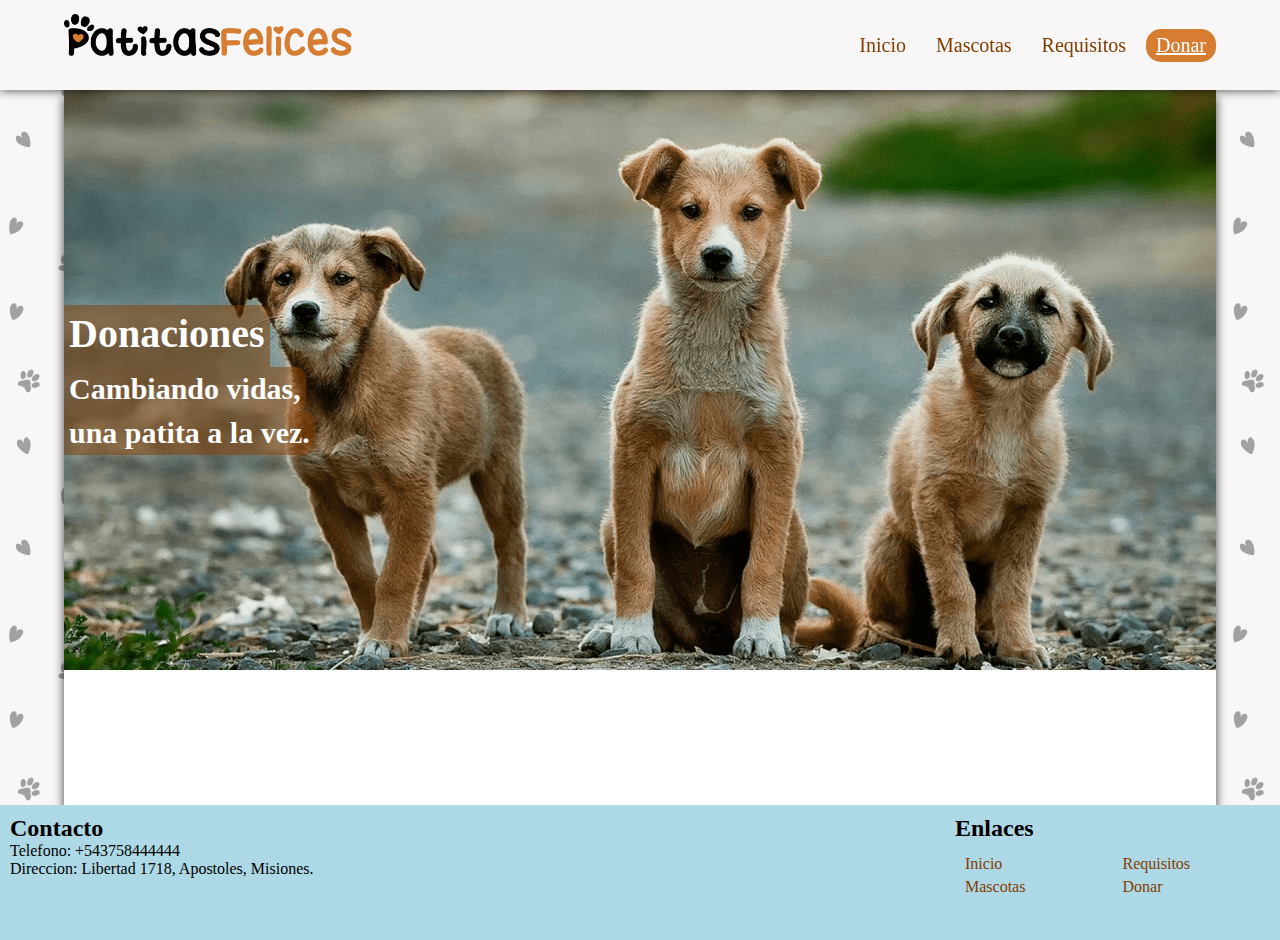
==== donar.html @ 7d85ac7c "Estructura inicial" ====
<!DOCTYPE html>
<html lang="es">

<head>
    <meta charset="UTF-8">
    <meta name="viewport" content="width=device-width, initial-scale=1.0">
    <meta name="robots" content="index follow">
    <title>Patitas Felices | Mascotas en adopcion</title>
    <link rel="stylesheet" href="./assets/css/variables.css">
    <link rel="stylesheet" href="./assets/css/styles.css">
    <link rel="shortcut icon" href="./assets/img/favicon.ico" type="image/x-icon">
</head>

<body>
    <header>
        <div class="logo"></div>
        <nav>
            <a href="./index.html">Inicio</a>
            <a href="./mascotas.html">Mascotas</a>
            <a href="./requisitos.html">Requisitos</a>
            <a href="#" class="destacado activo">Donar</a>
        </nav>
    </header>
    <main><!-- MAIN -->
        <section class="hero"> <!-- SECCION HERO -->
            <h1>Donaciones</h1>
            <h2>Cambiando vidas,</h2>
            <h2>una patita a la vez.</h2>
        </section>


        <section class="info"> <!-- <<<<<<<<<<<<<<<<<<<<<<<<<<<<<<<<<<<<<<<<<<< SECCION INFORMACION -->

        </section>


    </main>
    <footer> <!-- FOOTER -->
        <address> <!-- <<<<<<<<<<<<<<<<<<<<<<<<<<<<<<<<<<<<<<<<<<< INFO DE CONTACTO -->
            <h2>Contacto</h2>
            <ul>
                <li>Telefono: +543758444444</li>
                <li>Direccion: Libertad 1718, Apostoles, Misiones.</li>

            </ul>
        </address>
        <nav class="footer"> <!-- <<<<<<<<<<<<<<<<<<<<<<<<<<<<<<<<<<<<<<<<<<< NAVEGACION FOOTER -->
            <h2 class="title">Enlaces</h2>
            <a href="./index.html" class="item">Inicio</a>
            <a href="./mascotas.html" class="item">Mascotas</a>
            <a href="./requisitos.html" class="item">Requisitos</a>
            <a href="#" class="item">Donar</a>
        </nav>
    </footer>

    <script src="./assets/js/script.js"></script>
</body>

</html>
---- assets/css/variables.css ----
/*
* En este documento se encuentran todas las variables del proyecto, organizadas de la siguiente manera:
*
* COLORES
* |_ Background (bg): Son los colores que utilizaremos para los distintos background-color.
* |_ Paleta de colores: es la paleta de colores con sus para los distintos elementos del proyecto.
*
* IMAGENES: Son la referencia a las distintas imagenes del proyecto.
*/

:root {
    /* COLORES */
    /* Backgrounds */
    --color-bg: #f8f6f6;
    --color-bg-2: #ffffff;
    --color-bg-3: ;

    /* Paleta de colores  */
    --color-primario: #833d01;
    --color-texto-primario: #ffffff;

    --color-secundario: #ffbf94;
    --color-texto-secundario: ;

    --color-acento: #d67d31;
    --color-texto-acento: #ffffff;

    /* IMAGENES  */
    --img-bg: url("../img/bg-huellas.png");
    /* Fondo aplicado al body en el responsive. */
    --img-logo: url("../img/logo.png");
    --img-hero-inicio: url("../img/perritos-min2.png");

    /* TIPOGRAFIA */
    --txt-titulo: ;
}
---- assets/css/styles.css ----
/* RESET */

html {
    font-size: 16px;
}

@media screen and (min-width: 768px) {
    html {
        font-size: 18px;
    }
}

@media screen and (min-width: 1024px) {
    html {
        font-size: 20px;
    }
}

@media screen and (min-width: 1600px) {
    html {
        font-size: 22px;
    }
}

* {
    margin: 0;
    padding: 0;
    box-sizing: border-box;
}

a,
address {
    text-decoration: none;
    font-style: normal;
}

ul,
ol {
    list-style: none;
}

img {
    max-width: 100%;
}

/* FIN RESET */

/* GENERALES ESTRUCTURA */
body {
    background-color: var(--color-bg);
    background-image: var(--img-bg);
    width: 100vw;
    min-height: 100vh;
    display: grid;
    grid-template-columns: minmax(5%, 1fr) 4fr minmax(5%, 1fr);
    grid-template-rows: 15vh auto 15vh;
    grid-template-areas: "header header header" "main main main" "footer footer footer";
}

/* ----- HEADER ----- */

header {
    width: 100vw;
    display: flex;
    flex-direction: column;
    justify-content: center;
    align-items: center;
    padding: 2vh 5vw;
    background-color: var(--color-bg);
    grid-area: header;
    box-shadow: 0px 0px 10px 0px rgba(0, 0, 0, 0.75);
    -webkit-box-shadow: 0px 0px 10px 0px rgba(0, 0, 0, 0.75);
    -moz-box-shadow: 0px 0px 10px 0px rgba(0, 0, 0, 0.75);
    z-index: 100;
}

.logo {
    background-image: var(--img-logo);
    background-size: contain;
    background-repeat: no-repeat;
    width: 32vh;
    height: 7vh;
}

nav {
    display: flex;
    margin-top: 15px;
    gap: 0.5em;
}

nav a {
    color: var(--color-primario);
    padding: 5px 10px;
    border-radius: 15px;
    transition: all .3s ease;
}

nav a:hover {
    color: var(--color-texto-acento);
    background-color: var(--color-acento);
}

nav a.activo {
    text-decoration: underline;
    text-decoration-color: var(--color-acento);
}

nav a.destacado {
    color: var(--color-texto-acento);
    background-color: var(--color-acento);
}

nav a.destacado.activo {
    text-decoration: underline;
    text-decoration-color: var(--color-texto-acento);
}

nav a.destacado:hover {
    transform: scale(1.1);
    color: var(--color-texto-acento);
    background-color: var(--color-acento);
}

/* ----- FIN HEADER ----- */

main {
    max-width: 1800px;
    grid-area: main;
    background-color: lightcoral;
    box-shadow: 0px 7px 10px 0px rgba(0, 0, 0, 0.75);
    -webkit-box-shadow: 0px 7px 10px 0px rgba(0, 0, 0, 0.75);
    -moz-box-shadow: 0px 7px 10px 0px rgba(0, 0, 0, 0.75);
}

section {
    width: 100%;
}

.hero {
    width: 100%;
    height: 75vh;
    max-height: 580px;
    background-size: contain contain;
    background-position: center;
}

/* ----- FOOTER ----- */
footer {
    padding: 10px;
    display: grid;
    grid-area: footer;
    background-color: lightblue;
    grid-template-columns: 1fr 1fr 1fr 1fr;
    grid-template-areas: "contacto contacto enlaces enlaces";
    font-size: 0.8rem;
}

footer address {
    grid-area: contacto;
}


nav.footer {
    grid-area: enlaces;
    display: grid;
    grid-template-columns: 1fr 1fr;
    grid-template-rows: 30% 20% 20%;
    grid-template-areas: "title title" "item1 item3" "item2 item4";
    margin-top: 0;
    gap: 0;
}

nav.footer .title {
    grid-area: title;
}

nav.footer :nth-child(2) {
    grid-area: item1;
}

nav.footer :nth-child(3) {
    grid-area: item2;
}

nav.footer :nth-child(4) {
    grid-area: item3;
}

nav.footer :nth-child(5) {
    grid-area: item4;
}

/* ----- FIN FOOTER ----- */

/* RESPONSIVE */
/* Tablet */
@media screen and (min-width: 768px) {
    body {
        grid-template-rows: 10vh auto 15vh;
    }

    header {
        flex-direction: row;
        justify-content: space-between;
        position: sticky;
        top: 0;
    }

    nav {
        margin-top: 0;
    }

    footer {
        grid-template-areas: "contacto contacto contacto enlaces";
    }
}

/* Desktop */
@media screen and (min-width: 1024px) {
    body {
        grid-template-areas: "header header header" ". main ." "footer footer footer";
    }
}

/* Desktop 4k */
@media screen and (min-width: 1600px) {
    body {
        grid-template-columns: minmax(10%, 500px) minmax(50%, 1800px) minmax(10%, 500px);
    }
}

/* FIN GENERALES ESTRUCTURA */

/* PAGINA INICIO */

/* ----- HERO ----- */
.hero {
    background-image: url("../img/perritos-min2.png");
    display: flex;
    flex-direction: column;
    justify-content: center;
    align-items: start;
}

.hero h1,
.hero h2 {
    padding: 5px;
    color: #ffffff;
    width: -moz-fit-content;
    width: fit-content;
    background-color: rgba(131, 61, 1, 0.5);
}

.hero h1 {
    border-radius: 0 10px 0 0;
    padding-bottom: 10px;
}

.hero h2 {
    border-radius: 0 10px 10px 0;
}

/* ----- FIN HERO ----- */

/* ----- SECCION INFO ----- */
.info {
    background-color: var(--color-bg-2);
    height: 15vh;

}
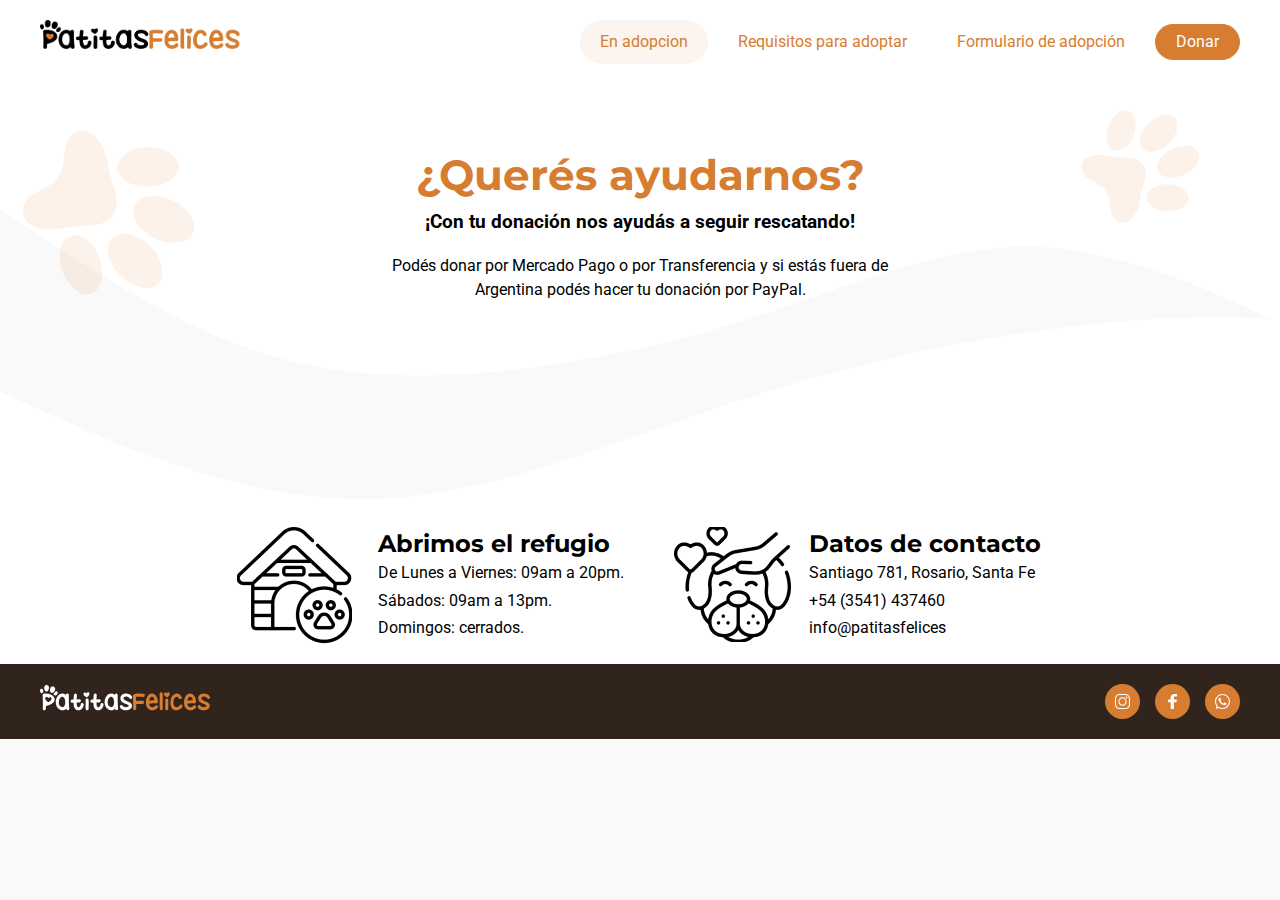
==== commit 5f4b2fb0: "Agrego selector de atributo btn a en-adopcion.css" ====
--- a/donar.html
+++ b/donar.html
@@ -6,54 +6,87 @@
     <meta name="viewport" content="width=device-width, initial-scale=1.0">
     <meta name="robots" content="index follow">
     <title>Patitas Felices | Mascotas en adopcion</title>
-    <link rel="stylesheet" href="./assets/css/variables.css">
-    <link rel="stylesheet" href="./assets/css/styles.css">
+    <link rel="stylesheet" href="./assets/css/donar.css">
+    <link rel="stylesheet" href="/assets/css/base.css">
+    
     <link rel="shortcut icon" href="./assets/img/favicon.ico" type="image/x-icon">
 </head>
 
 <body>
-    <header>
-        <div class="logo"></div>
-        <nav>
-            <a href="./index.html">Inicio</a>
-            <a href="./mascotas.html">Mascotas</a>
-            <a href="./requisitos.html">Requisitos</a>
-            <a href="#" class="destacado activo">Donar</a>
-        </nav>
+    <header class="header">
+        <div class="header__contenido">
+            <div class="header__barra header__contenedor">
+                <a href="/">
+                    <img class="header__logo" src="./assets/img/logo.png" alt="logo Patitas Felices">
+                </a>
+
+                <img class="header__icono-nav" src="./assets/img/hamburguesa.svg" alt="navegacion icono">
+
+                <nav class="navegacion">
+                    <div class="navegacion__flex">
+                        <a class="navegacion__enlace activo" href="./mascotas.html">En adopcion</a>
+                        <a class="navegacion__enlace" href="./requisitos.html">Requisitos para adoptar</a>
+                        <a class="navegacion__enlace" href="./formulario.html">Formulario de adopción</a>
+                        <a class="navegacion__btn" href="./donar.html">Donar</a>
+                    </div>  
+            </nav>
+            </div> <!--Fin header-barra-->
+        </div>
     </header>
-    <main><!-- MAIN -->
-        <section class="hero"> <!-- SECCION HERO -->
-            <h1>Donaciones</h1>
-            <h2>Cambiando vidas,</h2>
-            <h2>una patita a la vez.</h2>
-        </section>
 
-
-        <section class="info"> <!-- <<<<<<<<<<<<<<<<<<<<<<<<<<<<<<<<<<<<<<<<<<< SECCION INFORMACION -->
-
-        </section>
+    <main class="donar donar__contenedor">      
+        <h2 class="donar__heading">¿Querés ayudarnos?</h2>
+        <h3 >¡Con tu donación nos ayudás a seguir rescatando!</h3>
+        <p class="donar__descripcion">Podés donar por Mercado Pago o por Transferencia y si estás fuera de Argentina podés hacer tu donación por PayPal.</p>
+        <div class="donar__opciones">
+            <div></div>
+            <div></div>
+            <div></div>                
+        </div>
 
 
     </main>
-    <footer> <!-- FOOTER -->
-        <address> <!-- <<<<<<<<<<<<<<<<<<<<<<<<<<<<<<<<<<<<<<<<<<< INFO DE CONTACTO -->
-            <h2>Contacto</h2>
-            <ul>
-                <li>Telefono: +543758444444</li>
-                <li>Direccion: Libertad 1718, Apostoles, Misiones.</li>
 
-            </ul>
-        </address>
-        <nav class="footer"> <!-- <<<<<<<<<<<<<<<<<<<<<<<<<<<<<<<<<<<<<<<<<<< NAVEGACION FOOTER -->
-            <h2 class="title">Enlaces</h2>
-            <a href="./index.html" class="item">Inicio</a>
-            <a href="./mascotas.html" class="item">Mascotas</a>
-            <a href="./requisitos.html" class="item">Requisitos</a>
-            <a href="#" class="item">Donar</a>
-        </nav>
+    <footer class="footer"> 
+        <div class="footer__contenedor footer__grid">
+            <div class="footer__box">
+                <img src="./assets/img/pet-house.png" alt="Cucha de perrito">
+                <h3 class="footer__titulo">Abrimos el refugio</h3>
+                <p class="footer__texto">De Lunes a Viernes: 09am a 20pm.</p>
+                <p class="footer__texto">Sábados: 09am a 13pm.</p>
+                <p class="footer__texto">Domingos: cerrados.</p>
+            </div>
+            <div class="footer__box">
+                <img src="./assets/img/dog-training.png" alt="Perrito feliz">
+                <h3 class="footer__titulo">Datos de contacto</h3>
+                <p class="footer__texto">Santiago 781, Rosario, Santa Fe</p>
+                <a href="tel:+543541437460" class="footer__enlace">+54 (3541) 437460</a>
+                <a href="mailto:info@patitasfelices" class="footer__enlace">info@patitasfelices</a>
+            </div>
+        </div>
+        <div class="footer__barra">
+            <div class="footer__flex">
+                <a href="/" class="footer__logo">
+                    <img src="/assets/img/logo-footer.svg" alt="Logo Patitas Felices">
+                </a>
+                <div class="footer__redes">
+                    <a href="#">
+                        <img src="/assets/img/instagram.svg" alt="Icono instagram">
+                    </a>
+                    <a href="#">
+                        <img src="/assets/img/facebook.svg" alt="Icono facebook">
+                    </a>
+                    <a href="#">
+                        <img src="/assets/img/whatsapp.svg" alt="Icono whatsapp">
+                    </a>
+                </div>
+            </div>
+        </div>
+        
     </footer>
 
     <script src="./assets/js/script.js"></script>
+    <script src="./assets/js/menu-mobile.js"></script>
 </body>
 
 </html>--- a/assets/css/donar.css
+++ b/assets/css/donar.css
@@ -0,0 +1,176 @@
+/*Pagina donar ------------------------------------------->*/
+
+
+/* Globales */
+
+[class*="contenedor"] {
+    padding: 0 2rem;
+}
+
+@media (min-width: 1024px) { 
+    [class*="contenedor"] {
+        padding: 0 4rem;
+    }
+}
+
+@media (min-width: 1968px) { 
+    [class*="contenedor"] {
+        max-width: 120rem;
+        margin: 0 auto;
+        width: 95%;
+    }
+}
+
+[class*="heading"] {
+    font-size: 3rem;
+    font-family: var(--fuente-principal);
+    font-weight: 700;
+    color: var(--primario);
+}
+
+@media (min-width: 768px) { 
+    [class*="heading"] {
+        font-size: 4.2rem;
+        line-height: 6rem;
+    }
+}
+
+@media (min-width: 1440px) { 
+    [class*="heading"] {
+        font-size: 5rem;
+    }
+}
+
+[class$="btn"] {
+    border-radius: 10rem;
+    padding: 0.5rem 2rem;
+    background-color: var(--primario);
+    color: var(--blanco);
+    border: var(--primario) solid 1px;
+    transition: background-color .3s;
+}
+
+[class$="btn"]:hover {
+    background-color: var(--primario-80);
+    box-shadow: 0px 1px 2px 0px rgba(0, 0, 0, 0.3), 
+    0px 1px 3px 1px rgba(0, 0, 0, 0.15);
+}
+
+/* ====== Header ====== */
+
+.header__contenedor > a:nth-child(1) {
+    padding-left: 0;
+}
+
+.header__contenedor img.header__icono-nav {
+    padding-right: 0;
+    width: 3rem;
+}
+
+.navegacion {
+    max-height: 0;
+}
+
+@media (min-width: 1024px) { 
+    .navegacion {
+        max-height: initial;
+    }
+}
+
+.navegacion__flex {
+    padding: 2rem 0;
+    display: flex;
+    flex-direction: column;
+    align-items: center;
+    gap: 1rem;
+}
+
+@media (min-width: 1024px) { 
+    .navegacion__flex {
+        flex-direction: row;
+        justify-content: end;
+        padding: 0;
+    }
+}
+
+.navegacion__enlace {
+    padding: 1rem 2rem;
+    border-radius: 10rem;
+    color: var(--primario);
+    transition: background-color .3s;
+}
+
+.navegacion__enlace:hover:not(.navegacion__enlace--donar),
+.activo  {
+    background-color: #FCF5EF;
+}
+
+@media (min-width: 1024px) { 
+    .header__contenedor .navegacion__enlace--donar {
+        padding: 0.7rem 2.5rem;
+    }
+}
+
+/* ====== Main ====== */
+
+.donar {
+    z-index: 5;
+    padding-top: 5rem;
+    text-align: center;
+    background-image: url(../img/huella.svg), url(../img/huella-invertida.svg);
+    background-repeat: no-repeat;
+    background-position: 101% 0%, 2% 5%;
+}
+
+@media (min-width: 1024px) { 
+    .donar {
+        background-position: 94% 0%, 0% 5%;
+    }
+}
+
+.donar__descripcion {
+    max-width: 50.6rem;
+    margin: 1.5rem auto;
+}
+
+
+/* ====== Footer ====== */
+
+footer .footer__barra {
+    background-color: var(--secundario);
+    padding: 2rem 0;
+}
+
+
+@media (min-width: 1024px) { 
+    footer .footer__flex {
+        padding: 0 4rem;
+    }
+}
+
+.footer__logo {
+    width: 17rem;
+}
+
+.footer__redes {
+    display: flex;
+    justify-content: end;
+    align-items: center;
+    gap: 1rem;
+}
+
+.footer__redes a {
+    display: flex;
+    justify-content: center;
+    align-items: center;
+    border-radius: 50%;
+    background-color: var(--primario);
+    width: 3.5rem;
+    height: 3.5rem;
+}
+
+.footer__redes img {
+    height: 1.5rem;
+}
+
+
--- a/assets/css/base.css
+++ b/assets/css/base.css
@@ -0,0 +1,358 @@
+/* Fuente */
+
+@import url("https://fonts.googleapis.com/css2?family=Montserrat:ital,wght@0,100..900;1,100..900&family=Roboto:ital,wght@0,100;0,300;0,400;0,500;0,700;0,900;1,100;1,300;1,400;1,500;1,700;1,900&display=swap");
+
+/* Variables */
+
+:root {
+    --primario: #d67d31;
+    --primario-80: #d98741;
+    --primario-10: #fcf5ef;
+    --secundario: #31241c;
+    --negro: #000;
+    --blanco: #fff;
+    --gris-claro: #f9f9f9;
+
+    /* backgrounds */
+    --bg-body: #F9F9F9;
+    --bg-form: #ffffff;
+
+    /* inputs */
+    --border-input: #79747e;
+    --bg-i-select: #454b4f;
+
+    /* fonts ***/
+    --fuente-principal: "Montserrat", sans-serif;
+    --fuente-secundaria: "Roboto", sans-serif;
+}
+
+/* Globales */
+
+html {
+    font-size: 62.5%;
+}
+
+*,
+*:before,
+*:after {
+    box-sizing: border-box;
+    margin: 0;
+    position: relative;
+}
+
+body {
+    font-family: var(--fuente-secundaria);
+    font-size: 1.6rem;
+    font-optical-sizing: auto;
+    line-height: 2.4rem;
+    background-color: var(--bg-body);
+}
+
+img {
+    max-width: 100%;
+}
+
+a {
+    text-decoration: none;
+    display: block;
+    color: var(--negro);
+}
+
+h1,
+h2,
+h3 {
+    font-family: var(--fuente-primaria);
+    font-weight: 700;
+    line-height: 3.4rem;
+}
+
+ul,
+ol,
+li {
+    list-style: none;
+    padding-left: 0;
+}
+
+.d-block {
+    display: block;
+}
+
+/* ====== Header ====== */
+.header {
+    height: 95px;
+    background-color: var(--blanco);
+}
+.header::after {
+    content: url("../img/wave.svg");
+    transform: rotate(180deg);
+    width: 100%;
+    position: absolute;
+    top: 7rem;
+    z-index: -1;
+}
+
+.header__contenedor {
+    width: 100%;
+}
+
+.header__contenedor a {
+    padding-left: 2rem;
+}
+
+.header__contenedor .header__icono-nav {
+    padding-right: 2rem;
+}
+
+.header__contenido {
+    display: flex;
+    justify-content: space-between;
+    align-items: center;
+    padding-block: 2rem 3rem;
+    width: 100%;
+}
+
+.header__barra {
+    display: flex;
+    flex-wrap: wrap;
+    justify-content: space-between;
+    gap: 1rem;
+}
+
+.header__logo {
+    max-width: 20rem;
+}
+
+.header__icono-nav {
+    width: 5rem;
+    cursor: pointer;
+}
+
+.navegacion {
+    z-index: 10;
+    background-color: var(--blanco);
+    flex-basis: 100%;
+    visibility: hidden;
+    overflow: hidden;
+    transition: all 0.3s ease;
+    max-height: 0;
+}
+
+.navegacion__flex {
+    padding: 2rem 0;
+    display: flex;
+    flex-direction: column;
+    align-items: center;
+    gap: 1rem;
+}
+
+.mostrar-menu-mobile {
+    visibility: visible;
+    max-height: 30rem;
+}
+
+/* ====== Footer ====== */
+
+.footer {
+    background: url("../img/wave.svg");
+    background-size: cover;
+    padding-top: 11rem;
+}
+
+.footer__contenedor {
+    max-width: 120rem;
+    margin: 0 auto;
+}
+
+.footer__grid {
+    padding: 2rem;
+    display: flex;
+    flex-direction: column;
+    align-content: center;
+    flex-wrap: wrap;
+}
+
+.footer__box {
+    display: grid;
+    grid-template-columns: 1fr 0.15fr 3fr;
+}
+.footer__box img {
+    grid-column: 1 / 4;
+}
+
+.footer__box h3,
+.footer__box p,
+.footer__box a {
+    grid-column: 1 / 4;
+}
+
+.footer__box:nth-child(1) {
+    margin-bottom: 4rem;
+}
+.footer__titulo {
+    font-family: var(--fuente-principal);
+    font-size: 2.4rem;
+}
+
+.footer__barra {
+    background-color: var(--secundario);
+    padding: 2rem 4rem;
+}
+
+.footer__flex {
+    display: flex;
+    flex-direction: column;
+    align-items: center;
+    gap: 2rem;
+}
+
+.footer__logo {
+    width: 17rem;
+}
+
+.footer__redes {
+    display: flex;
+    justify-content: end;
+    align-items: center;
+    gap: 1.5rem;
+}
+
+.footer__redes a {
+    display: flex;
+    justify-content: center;
+    align-items: center;
+    border-radius: 50%;
+    background-color: var(--primario);
+    width: 3.5rem;
+    height: 3.5rem;
+}
+
+.footer__redes img {
+    height: 1.5rem;
+}
+
+/* BUTTONS ************************/
+.btn__primary {
+    display: flex;
+    align-items: center;
+    height: 4rem;
+    padding-inline: 2.5rem;
+    background-color: var(--primario);
+    color: white;
+    font-size: 1.6rem;
+    border: none;
+    border-radius: 10rem;
+    cursor: pointer;
+}
+
+.btn__primary:hover {
+    background-color: var(--primario-80);
+    box-shadow: 0px 1px 2px 0px rgba(0, 0, 0, 0.3),
+        0px 1px 3px 1px rgba(0, 0, 0, 0.15);
+}
+
+.btn__primary:focus,
+.btn__primary:active {
+    background-color: var(--primario-80);
+}
+
+.btn__text {
+    padding: 1rem 2rem;
+    border-radius: 10rem;
+    color: var(--primario);
+    transition: background-color 0.3s;
+}
+
+.btn__text:hover,
+.btn__text:focus,
+.btn__text:active,
+.btn__text.activo {
+    background-color: var(--primario-10);
+}
+
+/*************** MEDIAQUERIES ***********/
+@media (min-width: 665px) {
+    main {
+        background-image: url(../img/huella-invertida.svg), url(../img/huella.svg);
+        background-repeat: no-repeat;
+        background-position: 75% 40%, 2% 50%;
+    }
+    .footer__contenedor {
+        padding-inline: 4rem;
+    }
+    .footer__grid {
+        flex-direction: row;
+        justify-content: center;
+        padding-inline: 0;
+        gap: 2rem;
+    }
+    .footer__flex {
+        flex-direction: row;
+        justify-content: space-between;
+    }
+    .footer__box {
+        grid-template-columns: 1fr 0.15fr 2fr;
+        grid-template-rows: repeat(4, 0.5fr);
+    }
+    .footer__box img {
+        grid-column: 1 / 2;
+        grid-row: 1 / 5;
+    }
+
+    .footer__box h3,
+    .footer__box p,
+    .footer__box a {
+        grid-column: 3 / 4;
+    }
+
+    .footer__box:nth-child(1) {
+        margin-bottom: 0;
+    }
+}
+
+@media (min-width: 768px) {
+    .footer {
+        padding-top: 19rem;
+    }
+    .footer__grid {
+        gap: 3rem;
+    }
+}
+
+@media (min-width: 1024px) {
+    .header__contenedor {
+        padding-inline: 4rem;
+    }
+    .header__logo {
+        padding-bottom: 1rem;
+    }
+
+    .header__icono-nav {
+        display: none;
+    }
+
+    .navegacion {
+        display: block;
+        flex-basis: initial;
+        visibility: initial;
+        max-height: initial;
+    }
+
+    .navegacion__flex {
+        flex-direction: row;
+        justify-content: end;
+        padding: 0;
+    }
+
+    .navegacion__enlace--donar {
+        padding: 1rem 4rem;
+    }
+    .footer__grid {
+        gap: 5rem;
+    }
+}
+
+@media (min-width: 2560px) {
+    .footer {
+        padding-top: 21rem;
+    }
+}
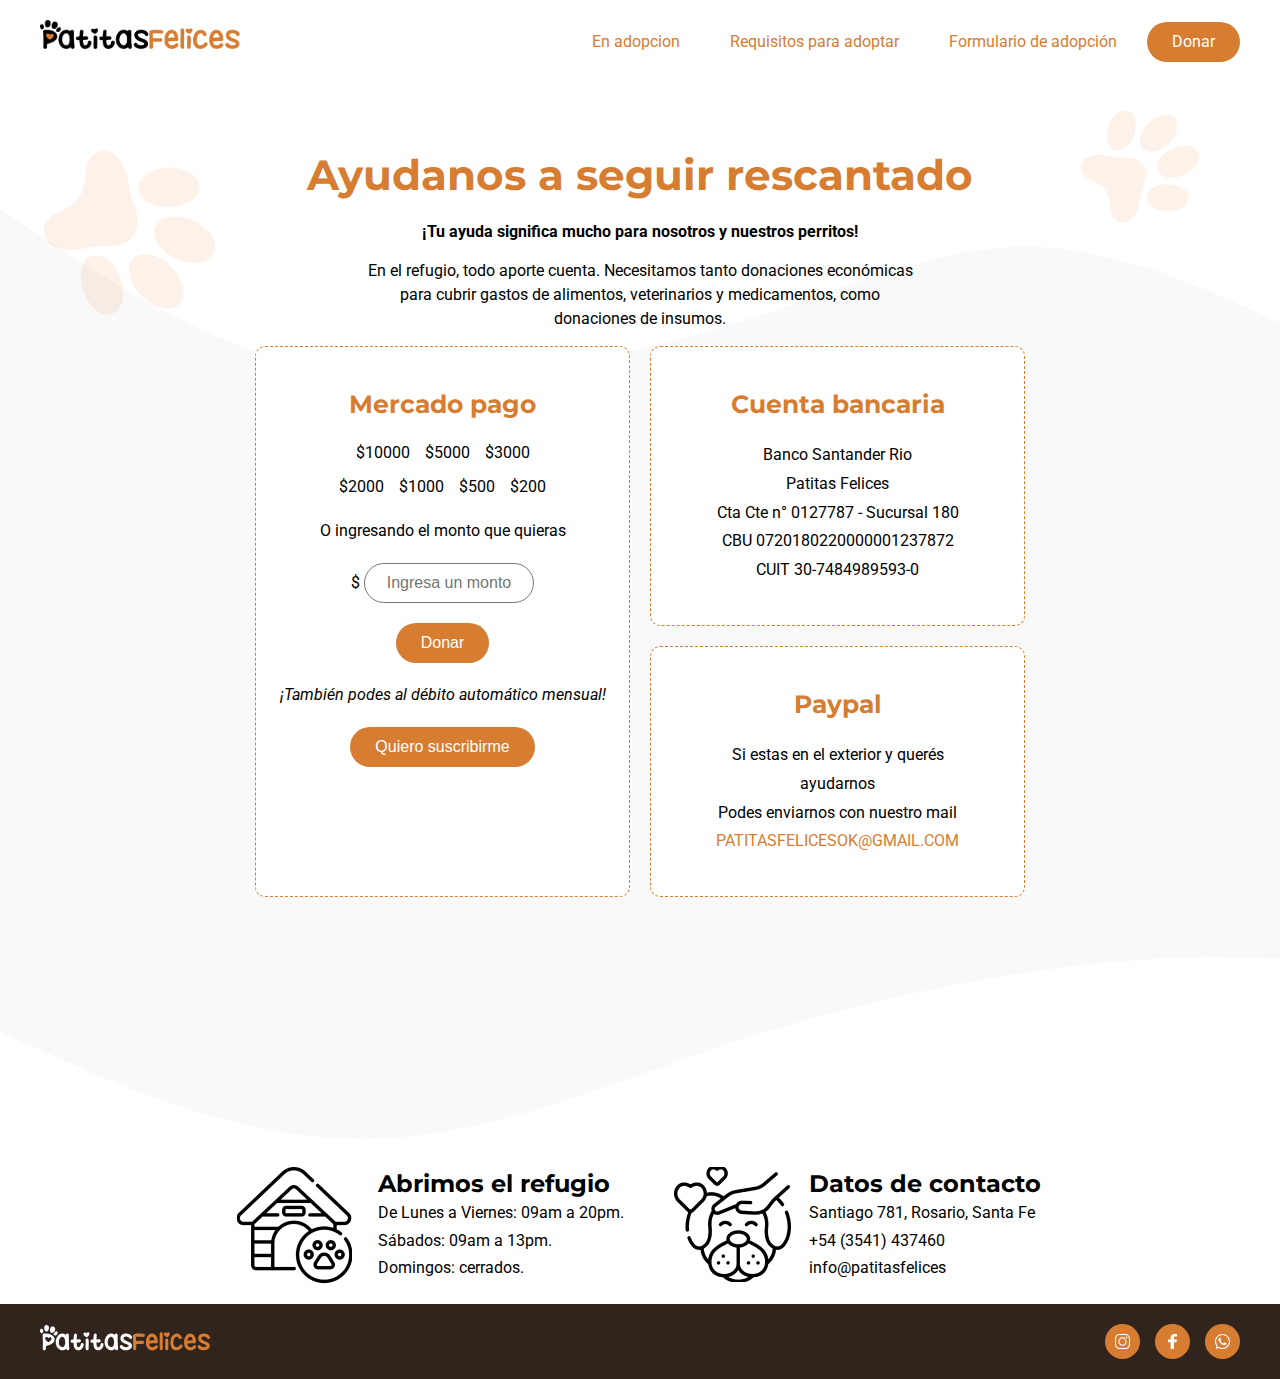
==== commit 7ac8fde9: "ajustes generales y donacion economica finaliza" ====
--- a/donar.html
+++ b/donar.html
@@ -24,27 +24,68 @@
 
                 <nav class="navegacion">
                     <div class="navegacion__flex">
-                        <a class="navegacion__enlace activo" href="./mascotas.html">En adopcion</a>
-                        <a class="navegacion__enlace" href="./requisitos.html">Requisitos para adoptar</a>
-                        <a class="navegacion__enlace" href="./formulario.html">Formulario de adopción</a>
-                        <a class="navegacion__btn" href="./donar.html">Donar</a>
+                        <a class="btn__text" href="./mascotas.html">En adopcion</a>
+                        <a class="btn__text" href="./requisitos.html">Requisitos para adoptar</a>
+                        <a class="btn__text" href="./formulario.html">Formulario de adopción</a>
+                        <a class="btn__primary activo" href="./donar.html">Donar</a>
                     </div>  
-            </nav>
+                </nav>
             </div> <!--Fin header-barra-->
         </div>
     </header>
 
-    <main class="donar donar__contenedor">      
-        <h2 class="donar__heading">¿Querés ayudarnos?</h2>
-        <h3 >¡Con tu donación nos ayudás a seguir rescatando!</h3>
-        <p class="donar__descripcion">Podés donar por Mercado Pago o por Transferencia y si estás fuera de Argentina podés hacer tu donación por PayPal.</p>
-        <div class="donar__opciones">
-            <div></div>
-            <div></div>
-            <div></div>                
+    <main class="donar"> 
+        <h2 class="donar__heading">Ayudanos a seguir rescantado</h2>
+        <div class="donar__texto">
+            <strong>¡Tu ayuda significa mucho para nosotros y nuestros perritos!</strong>
+            <p>En el refugio, todo aporte cuenta. Necesitamos tanto donaciones económicas para cubrir gastos de alimentos, veterinarios y medicamentos, como donaciones de insumos.</p>
         </div>
-
-
+        
+        <div class="donar__grid">
+            <div class="metodo">
+                <h3 class="metodo__nombre">Mercado pago</h3>
+                <div class="metodo__montos">
+                    <div>
+                        <a href="#" class="btn_light">$10000</a>
+                        <a href="#" class="btn_light">$5000</a>
+                        <a href="#" class="btn_light">$3000</a>
+                    </div>
+                    <div>
+                        <a href="#" class="btn_light">$2000</a>
+                        <a href="#" class="btn_light">$1000</a>
+                        <a href="#" class="btn_light">$500</a>
+                        <a href="#" class="btn_light">$200</a>
+                    </div>
+                    
+                </div>
+                <p>O ingresando el monto que quieras</p>
+                <div>
+                    <label for="monto">$</label>
+                    <input class="metodo__input" name="monto" id="monto"  type="number" placeholder="Ingresa un monto">
+                </div>
+                <button class="btn__primary">Donar</button>
+                <em>¡También podes al débito automático mensual!</em>
+                <button class="btn__primary">Quiero suscribirme</button>
+            </div>
+            <div class="metodo">
+                <h3 class="metodo__nombre">Cuenta bancaria</h3>
+                <div class="metodo__texto">
+                    <p>Banco Santander Rio</p>
+                    <p>Patitas Felices</p>
+                    <p>Cta Cte n° 0127787 - Sucursal 180</p>
+                    <p>CBU 0720180220000001237872</p>
+                    <p>CUIT 30-7484989593-0</p>
+                </div>
+            </div>
+            <div class="metodo">
+                <h3 class="metodo__nombre">Paypal</h3>
+                <div class="metodo__texto">
+                    <p>Si estas en el exterior y querés ayudarnos</p>
+                    <p>Podes enviarnos con nuestro mail</p>
+                    <p>patitasfelicesok@gmail.com</p>
+                </div>
+            </div>
+        </div> <!--Fin donar__grid-->   
     </main>
 
     <footer class="footer"> 
@@ -89,4 +130,4 @@
     <script src="./assets/js/menu-mobile.js"></script>
 </body>
 
-</html>+</html>
--- a/assets/css/donar.css
+++ b/assets/css/donar.css
@@ -1,4 +1,5 @@
-/*Pagina donar ------------------------------------------->*/
+
+/*Pagina Donar ------------------------------------------->*/
 
 
 /* Globales */
@@ -35,27 +36,6 @@
     }
 }
 
-@media (min-width: 1440px) { 
-    [class*="heading"] {
-        font-size: 5rem;
-    }
-}
-
-[class$="btn"] {
-    border-radius: 10rem;
-    padding: 0.5rem 2rem;
-    background-color: var(--primario);
-    color: var(--blanco);
-    border: var(--primario) solid 1px;
-    transition: background-color .3s;
-}
-
-[class$="btn"]:hover {
-    background-color: var(--primario-80);
-    box-shadow: 0px 1px 2px 0px rgba(0, 0, 0, 0.3), 
-    0px 1px 3px 1px rgba(0, 0, 0, 0.15);
-}
-
 /* ====== Header ====== */
 
 .header__contenedor > a:nth-child(1) {
@@ -67,44 +47,6 @@
     width: 3rem;
 }
 
-.navegacion {
-    max-height: 0;
-}
-
-@media (min-width: 1024px) { 
-    .navegacion {
-        max-height: initial;
-    }
-}
-
-.navegacion__flex {
-    padding: 2rem 0;
-    display: flex;
-    flex-direction: column;
-    align-items: center;
-    gap: 1rem;
-}
-
-@media (min-width: 1024px) { 
-    .navegacion__flex {
-        flex-direction: row;
-        justify-content: end;
-        padding: 0;
-    }
-}
-
-.navegacion__enlace {
-    padding: 1rem 2rem;
-    border-radius: 10rem;
-    color: var(--primario);
-    transition: background-color .3s;
-}
-
-.navegacion__enlace:hover:not(.navegacion__enlace--donar),
-.activo  {
-    background-color: #FCF5EF;
-}
-
 @media (min-width: 1024px) { 
     .header__contenedor .navegacion__enlace--donar {
         padding: 0.7rem 2.5rem;
@@ -115,62 +57,180 @@
 
 .donar {
     z-index: 5;
-    padding-top: 5rem;
+    padding: 1.5rem;
     text-align: center;
     background-image: url(../img/huella.svg), url(../img/huella-invertida.svg);
     background-repeat: no-repeat;
-    background-position: 101% 0%, 2% 5%;
+    background-position: 95% 0%, 3% 2%;
+    background-size: 7rem, 10rem;
+}
+
+@media (min-width: 665px) { 
+    .donar {
+        background-size: initial;
+    }
 }
 
 @media (min-width: 1024px) { 
     .donar {
-        background-position: 94% 0%, 0% 5%;
-    }
-}
-
-.donar__descripcion {
-    max-width: 50.6rem;
+        background-position: 94% 0%, 2% 3%;
+        padding: 5rem 0;
+    }
+}
+
+@media (min-width: 1680px) { 
+    .donar {
+        background-position: 85% 0%, 10% 6%;
+    }
+}
+
+@media (min-width: 1920px) { 
+    .donar {
+        background-position: 76% 0%, 20% 6%;
+    }
+}
+
+.donar__texto {
+    max-width: 54.9rem;
     margin: 1.5rem auto;
-}
-
-
-/* ====== Footer ====== */
-
-footer .footer__barra {
-    background-color: var(--secundario);
-    padding: 2rem 0;
-}
-
-
-@media (min-width: 1024px) { 
-    footer .footer__flex {
-        padding: 0 4rem;
-    }
-}
-
-.footer__logo {
-    width: 17rem;
-}
-
-.footer__redes {
-    display: flex;
-    justify-content: end;
+    display: flex;
+    flex-direction: column;
+    gap: 1.5rem;
+}
+
+.donar__grid {
+    width: 100%;
+    display: flex;
+    flex-direction: column;
+    gap: 2rem;
+    margin: 1rem auto;
+}
+
+@media (min-width: 768px) { 
+    .donar__grid {
+        display: grid;
+        grid-template-columns: repeat(2, 1fr);
+        max-width: 77rem;
+        gap: 2rem;
+        justify-content: center;
+    }
+}
+
+.metodo {
+    display: flex;
+    flex-direction: column;
     align-items: center;
+    gap: 2rem;
+    border: 0.1rem dashed var(--primario);
+    border-radius: 1rem;
+    padding: 4rem 0;
+    background-color: var(--blanco);
+    
+}
+
+@media (min-width: 768px) { 
+    .metodo::after {
+        content: "";
+        position: absolute;
+        background-image: url(../img/huella-gris.svg);
+        background-repeat: no-repeat;
+        background-size: cover;
+        opacity: 0;
+        transition: opacity .3s ease-out;
+        z-index: 1;
+    }
+    
+    .metodo:hover::after {
+        opacity: 0.8;
+    }
+    
+    .metodo:nth-of-type(1)::after {
+        width: 11rem;
+        height: 11rem;
+        bottom: 0;
+        right: 0;
+    }
+    
+    .metodo:nth-of-type(2)::after {
+        width: 9rem;
+        height: 9rem;
+        bottom: 1rem;
+        left: 0;
+    }
+    
+    .metodo:nth-of-type(3)::after {
+        width: 9.5rem;
+        height: 9.5rem;
+        top: 0;
+        right: 0;
+    }    
+}
+
+.metodo:nth-of-type(1) {
+    order: 2;
+}
+
+.metodo:nth-of-type(2) {
+    order: 1;
+}
+
+.metodo:nth-of-type(3) {
+    order: 3;
+}
+
+@media (min-width: 665px) { 
+    .metodo:nth-of-type(1) {
+        grid-row: 1 / 3;
+    }
+}
+
+.metodo__nombre {
+    font-size: 2.5rem;
+    color: var(--primario);
+    font-weight: 700;
+    font-family: var(--fuente-principal);
+}
+
+.metodo__montos {
+    display: flex;
+    flex-direction: column;
     gap: 1rem;
 }
 
-.footer__redes a {
+.metodo__montos > div {
     display: flex;
     justify-content: center;
-    align-items: center;
-    border-radius: 50%;
-    background-color: var(--primario);
-    width: 3.5rem;
-    height: 3.5rem;
-}
-
-.footer__redes img {
-    height: 1.5rem;
-}
-
-
+    gap: 1.5rem;
+    flex-wrap: wrap;
+}
+
+.metodo__input {
+    border: 1px solid var(--border-input);
+    border-radius: 2.8rem;
+    padding: 1rem 1rem;
+    width: 70%;
+    text-align: center;
+    background-color: var();
+    outline: none;
+    font-size: 1.6rem;
+}
+
+.metodo__input::-webkit-inner-spin-button, 
+.metodo__input::-webkit-outer-spin-button { 
+    -webkit-appearance: none; 
+    margin: 0; 
+}
+
+.metodo__texto {
+    max-width: 25rem;
+    line-height: 1.8;
+}
+
+.metodo:last-child .metodo__texto p:last-child {
+    color: var(--primario);
+    text-transform: uppercase;
+}
+
+
+
+
--- a/assets/css/base.css
+++ b/assets/css/base.css
@@ -5,354 +5,479 @@
 /* Variables */
 
 :root {
-    --primario: #d67d31;
-    --primario-80: #d98741;
-    --primario-10: #fcf5ef;
-    --secundario: #31241c;
-    --negro: #000;
-    --blanco: #fff;
-    --gris-claro: #f9f9f9;
-
-    /* backgrounds */
-    --bg-body: #F9F9F9;
-    --bg-form: #ffffff;
-
-    /* inputs */
-    --border-input: #79747e;
-    --bg-i-select: #454b4f;
-
-    /* fonts ***/
-    --fuente-principal: "Montserrat", sans-serif;
-    --fuente-secundaria: "Roboto", sans-serif;
+  --primario: #d67d31;
+  --primario-80: #d98741;
+  --primario-10: #fcf5ef;
+  --secundario: #31241c;
+  --negro: #000;
+  --blanco: #fff;
+  --gris-claro: #f9f9f9;
+
+  /* backgrounds */
+  --bg-body: #f9f9f9;
+  --bg-form: #ffffff;
+
+  /* inputs */
+  --border-input: #79747e;
+  --bg-i-select: #454b4f;
+
+  /* fonts ***/
+  --fuente-principal: "Montserrat", sans-serif;
+  --fuente-secundaria: "Roboto", sans-serif;
 }
 
 /* Globales */
 
 html {
-    font-size: 62.5%;
+  font-size: 62.5%;
 }
 
 *,
 *:before,
 *:after {
-    box-sizing: border-box;
-    margin: 0;
-    position: relative;
+  box-sizing: border-box;
+  margin: 0;
+  position: relative;
 }
 
 body {
-    font-family: var(--fuente-secundaria);
-    font-size: 1.6rem;
-    font-optical-sizing: auto;
-    line-height: 2.4rem;
-    background-color: var(--bg-body);
+  font-family: var(--fuente-secundaria);
+  font-size: 1.6rem;
+  font-optical-sizing: auto;
+  line-height: 2.4rem;
+  background-color: var(--bg-body);
 }
 
 img {
-    max-width: 100%;
+  max-width: 100%;
 }
 
 a {
-    text-decoration: none;
-    display: block;
-    color: var(--negro);
+  text-decoration: none;
+  display: block;
+  color: var(--negro);
 }
 
 h1,
 h2,
 h3 {
-    font-family: var(--fuente-primaria);
-    font-weight: 700;
-    line-height: 3.4rem;
+  font-family: var(--fuente-primaria);
+  font-weight: 700;
+  line-height: 3.4rem;
 }
 
 ul,
 ol,
 li {
-    list-style: none;
-    padding-left: 0;
+  list-style: none;
+  padding-left: 0;
 }
 
 .d-block {
-    display: block;
+  display: block;
 }
 
 /* ====== Header ====== */
 .header {
-    height: 95px;
-    background-color: var(--blanco);
+  height: 95px;
+  background-color: var(--blanco);
 }
 .header::after {
-    content: url("../img/wave.svg");
-    transform: rotate(180deg);
-    width: 100%;
-    position: absolute;
-    top: 7rem;
-    z-index: -1;
+  content: url("../img/wave.svg");
+  transform: rotate(180deg);
+  width: 100%;
+  position: absolute;
+  top: 7rem;
+  z-index: -1;
 }
 
 .header__contenedor {
-    width: 100%;
-}
-
-.header__contenedor a {
-    padding-left: 2rem;
-}
+  width: 100%;
+}
+
+
 
 .header__contenedor .header__icono-nav {
-    padding-right: 2rem;
+  padding-right: 2rem;
 }
 
 .header__contenido {
-    display: flex;
-    justify-content: space-between;
-    align-items: center;
-    padding-block: 2rem 3rem;
-    width: 100%;
+  display: flex;
+  justify-content: space-between;
+  align-items: center;
+  padding-block: 2rem 3rem;
+  width: 100%;
 }
 
 .header__barra {
-    display: flex;
-    flex-wrap: wrap;
-    justify-content: space-between;
-    gap: 1rem;
+  display: flex;
+  flex-wrap: wrap;
+  justify-content: space-between;
+  gap: 1rem;
 }
 
 .header__logo {
-    max-width: 20rem;
+  max-width: 20rem;
 }
 
 .header__icono-nav {
-    width: 5rem;
-    cursor: pointer;
+  width: 5rem;
+  cursor: pointer;
 }
 
 .navegacion {
-    z-index: 10;
-    background-color: var(--blanco);
-    flex-basis: 100%;
-    visibility: hidden;
-    overflow: hidden;
-    transition: all 0.3s ease;
-    max-height: 0;
+  z-index: 10;
+  background-color: var(--blanco);
+  flex-basis: 100%;
+  visibility: hidden;
+  overflow: hidden;
+  transition: all 0.3s ease;
+  max-height: 0;
 }
 
 .navegacion__flex {
-    padding: 2rem 0;
-    display: flex;
-    flex-direction: column;
-    align-items: center;
-    gap: 1rem;
+  padding: 2rem 0;
+  display: flex;
+  flex-direction: column;
+  align-items: center;
+  gap: 1rem;
 }
 
 .mostrar-menu-mobile {
-    visibility: visible;
-    max-height: 30rem;
+  visibility: visible;
+  max-height: 30rem;
 }
 
 /* ====== Footer ====== */
 
 .footer {
-    background: url("../img/wave.svg");
-    background-size: cover;
-    padding-top: 11rem;
+  background: url("../img/wave.svg");
+  background-size: cover;
+  padding-top: 11rem;
 }
 
 .footer__contenedor {
-    max-width: 120rem;
-    margin: 0 auto;
+  max-width: 120rem;
+  margin: 0 auto;
 }
 
 .footer__grid {
-    padding: 2rem;
-    display: flex;
-    flex-direction: column;
-    align-content: center;
-    flex-wrap: wrap;
+  padding: 2rem;
+  display: flex;
+  flex-direction: column;
+  align-content: center;
+  flex-wrap: wrap;
 }
 
 .footer__box {
-    display: grid;
-    grid-template-columns: 1fr 0.15fr 3fr;
+  display: grid;
+  grid-template-columns: 1fr 0.15fr 3fr;
 }
 .footer__box img {
-    grid-column: 1 / 4;
+  grid-column: 1 / 4;
 }
 
 .footer__box h3,
 .footer__box p,
 .footer__box a {
-    grid-column: 1 / 4;
+  grid-column: 1 / 4;
 }
 
 .footer__box:nth-child(1) {
-    margin-bottom: 4rem;
+  margin-bottom: 4rem;
 }
 .footer__titulo {
-    font-family: var(--fuente-principal);
-    font-size: 2.4rem;
+  font-family: var(--fuente-principal);
+  font-size: 2.4rem;
 }
 
 .footer__barra {
-    background-color: var(--secundario);
-    padding: 2rem 4rem;
+  background-color: var(--secundario);
+  padding: 2rem 4rem;
 }
 
 .footer__flex {
-    display: flex;
-    flex-direction: column;
-    align-items: center;
-    gap: 2rem;
+  display: flex;
+  flex-direction: column;
+  align-items: center;
+  gap: 2rem;
 }
 
 .footer__logo {
-    width: 17rem;
+  width: 17rem;
 }
 
 .footer__redes {
-    display: flex;
-    justify-content: end;
-    align-items: center;
-    gap: 1.5rem;
+  display: flex;
+  justify-content: end;
+  align-items: center;
+  gap: 1.5rem;
 }
 
 .footer__redes a {
-    display: flex;
-    justify-content: center;
-    align-items: center;
-    border-radius: 50%;
-    background-color: var(--primario);
-    width: 3.5rem;
-    height: 3.5rem;
+  display: flex;
+  justify-content: center;
+  align-items: center;
+  border-radius: 50%;
+  background-color: var(--primario);
+  width: 3.5rem;
+  height: 3.5rem;
 }
 
 .footer__redes img {
-    height: 1.5rem;
+  height: 1.5rem;
 }
 
 /* BUTTONS ************************/
 .btn__primary {
-    display: flex;
-    align-items: center;
-    height: 4rem;
-    padding-inline: 2.5rem;
-    background-color: var(--primario);
-    color: white;
-    font-size: 1.6rem;
-    border: none;
-    border-radius: 10rem;
-    cursor: pointer;
+  display: flex;
+  align-items: center;
+  height: 4rem;
+  padding-inline: 2.5rem;
+  background-color: var(--primario);
+  color: white;
+  font-size: 1.6rem;
+  border: none;
+  border-radius: 10rem;
+  cursor: pointer;
 }
 
 .btn__primary:hover {
-    background-color: var(--primario-80);
-    box-shadow: 0px 1px 2px 0px rgba(0, 0, 0, 0.3),
-        0px 1px 3px 1px rgba(0, 0, 0, 0.15);
+  background-color: var(--primario-80);
+  box-shadow: 0px 1px 2px 0px rgba(0, 0, 0, 0.3),
+    0px 1px 3px 1px rgba(0, 0, 0, 0.15);
 }
 
 .btn__primary:focus,
 .btn__primary:active {
-    background-color: var(--primario-80);
+  background-color: var(--primario-80);
 }
 
 .btn__text {
-    padding: 1rem 2rem;
-    border-radius: 10rem;
-    color: var(--primario);
-    transition: background-color 0.3s;
+  padding: 1rem 2rem;
+  border-radius: 10rem;
+  color: var(--primario);
+  transition: background-color 0.3s;
 }
 
 .btn__text:hover,
 .btn__text:focus,
 .btn__text:active,
 .btn__text.activo {
-    background-color: var(--primario-10);
+  background-color: var(--primario-10);
 }
 
 /*************** MEDIAQUERIES ***********/
 @media (min-width: 665px) {
-    main {
-        background-image: url(../img/huella-invertida.svg), url(../img/huella.svg);
-        background-repeat: no-repeat;
-        background-position: 75% 40%, 2% 50%;
-    }
-    .footer__contenedor {
-        padding-inline: 4rem;
-    }
-    .footer__grid {
-        flex-direction: row;
-        justify-content: center;
-        padding-inline: 0;
-        gap: 2rem;
-    }
-    .footer__flex {
-        flex-direction: row;
-        justify-content: space-between;
-    }
-    .footer__box {
-        grid-template-columns: 1fr 0.15fr 2fr;
-        grid-template-rows: repeat(4, 0.5fr);
-    }
-    .footer__box img {
-        grid-column: 1 / 2;
-        grid-row: 1 / 5;
-    }
-
-    .footer__box h3,
-    .footer__box p,
-    .footer__box a {
-        grid-column: 3 / 4;
-    }
-
-    .footer__box:nth-child(1) {
-        margin-bottom: 0;
-    }
+  main {
+    background-image: url(../img/huella-invertida.svg), url(../img/huella.svg);
+    background-repeat: no-repeat;
+    background-position: 75% 40%, 2% 50%;
+  }
+  .footer__contenedor {
+    padding-inline: 4rem;
+  }
+  .footer__grid {
+    flex-direction: row;
+    justify-content: center;
+    padding-inline: 0;
+    gap: 2rem;
+  }
+  .footer__flex {
+    flex-direction: row;
+    justify-content: space-between;
+  }
+  .footer__box {
+    grid-template-columns: 1fr 0.15fr 2fr;
+    grid-template-rows: repeat(4, 0.5fr);
+  }
+  .footer__box img {
+    grid-column: 1 / 2;
+    grid-row: 1 / 5;
+  }
+
+  .footer__box h3,
+  .footer__box p,
+  .footer__box a {
+    grid-column: 3 / 4;
+  }
+
+  .footer__box:nth-child(1) {
+    margin-bottom: 0;
+  }
 }
 
 @media (min-width: 768px) {
-    .footer {
-        padding-top: 19rem;
-    }
-    .footer__grid {
-        gap: 3rem;
-    }
+  .footer {
+    padding-top: 19rem;
+  }
+  .footer__grid {
+    gap: 3rem;
+  }
 }
 
 @media (min-width: 1024px) {
-    .header__contenedor {
-        padding-inline: 4rem;
-    }
-    .header__logo {
-        padding-bottom: 1rem;
-    }
-
-    .header__icono-nav {
-        display: none;
-    }
-
-    .navegacion {
-        display: block;
-        flex-basis: initial;
-        visibility: initial;
-        max-height: initial;
-    }
-
-    .navegacion__flex {
-        flex-direction: row;
-        justify-content: end;
-        padding: 0;
-    }
-
-    .navegacion__enlace--donar {
-        padding: 1rem 4rem;
-    }
-    .footer__grid {
-        gap: 5rem;
-    }
+  .header__contenedor {
+    padding-inline: 4rem;
+  }
+  .header__logo {
+    padding-bottom: 1rem;
+  }
+
+  .header__icono-nav {
+    display: none;
+  }
+
+  .navegacion {
+    display: block;
+    flex-basis: initial;
+    visibility: initial;
+    max-height: initial;
+  }
+
+  .navegacion__flex {
+    flex-direction: row;
+    justify-content: end;
+    padding: 0;
+  }
+
+  .navegacion__enlace--donar {
+    padding: 1rem 4rem;
+  }
+  .footer__grid {
+    gap: 5rem;
+  }
 }
 
 @media (min-width: 2560px) {
-    .footer {
-        padding-top: 21rem;
-    }
-}
+  .footer {
+    padding-top: 21rem;
+  }
+}
+
+/* BUTTONS ************************/
+.btn__primary {
+  display: flex;
+  align-items: center;
+  height: 4rem;
+  padding-inline: 2.5rem;
+  background-color: var(--primario);
+  color: white;
+  font-size: 1.6rem;
+  border: none;
+  border-radius: 10rem;
+  cursor: pointer;
+}
+
+.btn__primary:hover {
+  background-color: var(--primario-80);
+  box-shadow: 0px 1px 2px 0px rgba(0, 0, 0, 0.3),
+    0px 1px 3px 1px rgba(0, 0, 0, 0.15);
+}
+
+.btn__primary:focus,
+.btn__primary:active {
+  background-color: var(--primario-80);
+}
+
+.btn__text {
+  padding: 1rem 2rem;
+  border-radius: 10rem;
+  color: var(--primario);
+  transition: background-color 0.3s;
+}
+
+.btn__text:hover,
+.btn__text:focus,
+.btn__text:active,
+.btn__text.activo {
+  background-color: var(--primario-10);
+}
+
+/*************** MEDIAQUERIES ***********/
+@media (min-width: 665px) {
+  main {
+    background-image: url(../img/huella-invertida.svg), url(../img/huella.svg);
+    background-repeat: no-repeat;
+    background-position: 75% 40%, 2% 50%;
+  }
+  .footer__contenedor {
+    padding-inline: 4rem;
+  }
+  .footer__grid {
+    flex-direction: row;
+    justify-content: center;
+    padding-inline: 0;
+    gap: 2rem;
+  }
+  .footer__flex {
+    flex-direction: row;
+    justify-content: space-between;
+  }
+  .footer__box {
+    grid-template-columns: 1fr 0.15fr 2fr;
+    grid-template-rows: repeat(4, 0.5fr);
+  }
+  .footer__box img {
+    grid-column: 1 / 2;
+    grid-row: 1 / 5;
+  }
+
+  .footer__box h3,
+  .footer__box p,
+  .footer__box a {
+    grid-column: 3 / 4;
+  }
+
+  .footer__box:nth-child(1) {
+    margin-bottom: 0;
+  }
+}
+
+@media (min-width: 768px) {
+  .footer {
+    padding-top: 19rem;
+  }
+  .footer__grid {
+    gap: 3rem;
+  }
+}
+
+@media (min-width: 1024px) {
+  .header__contenedor {
+    padding-inline: 4rem;
+  }
+  .header__logo {
+    padding-bottom: 1rem;
+  }
+
+  .header__icono-nav {
+    display: none;
+  }
+
+  .navegacion {
+    display: block;
+    flex-basis: initial;
+    visibility: initial;
+    max-height: initial;
+  }
+
+  .navegacion__flex {
+    flex-direction: row;
+    justify-content: end;
+    padding: 0;
+  }
+
+  .navegacion__enlace--donar {
+    padding: 1rem 4rem;
+  }
+  .footer__grid {
+    gap: 5rem;
+  }
+}
+
+@media (min-width: 2560px) {
+  .footer {
+    padding-top: 21rem;
+  }
+}
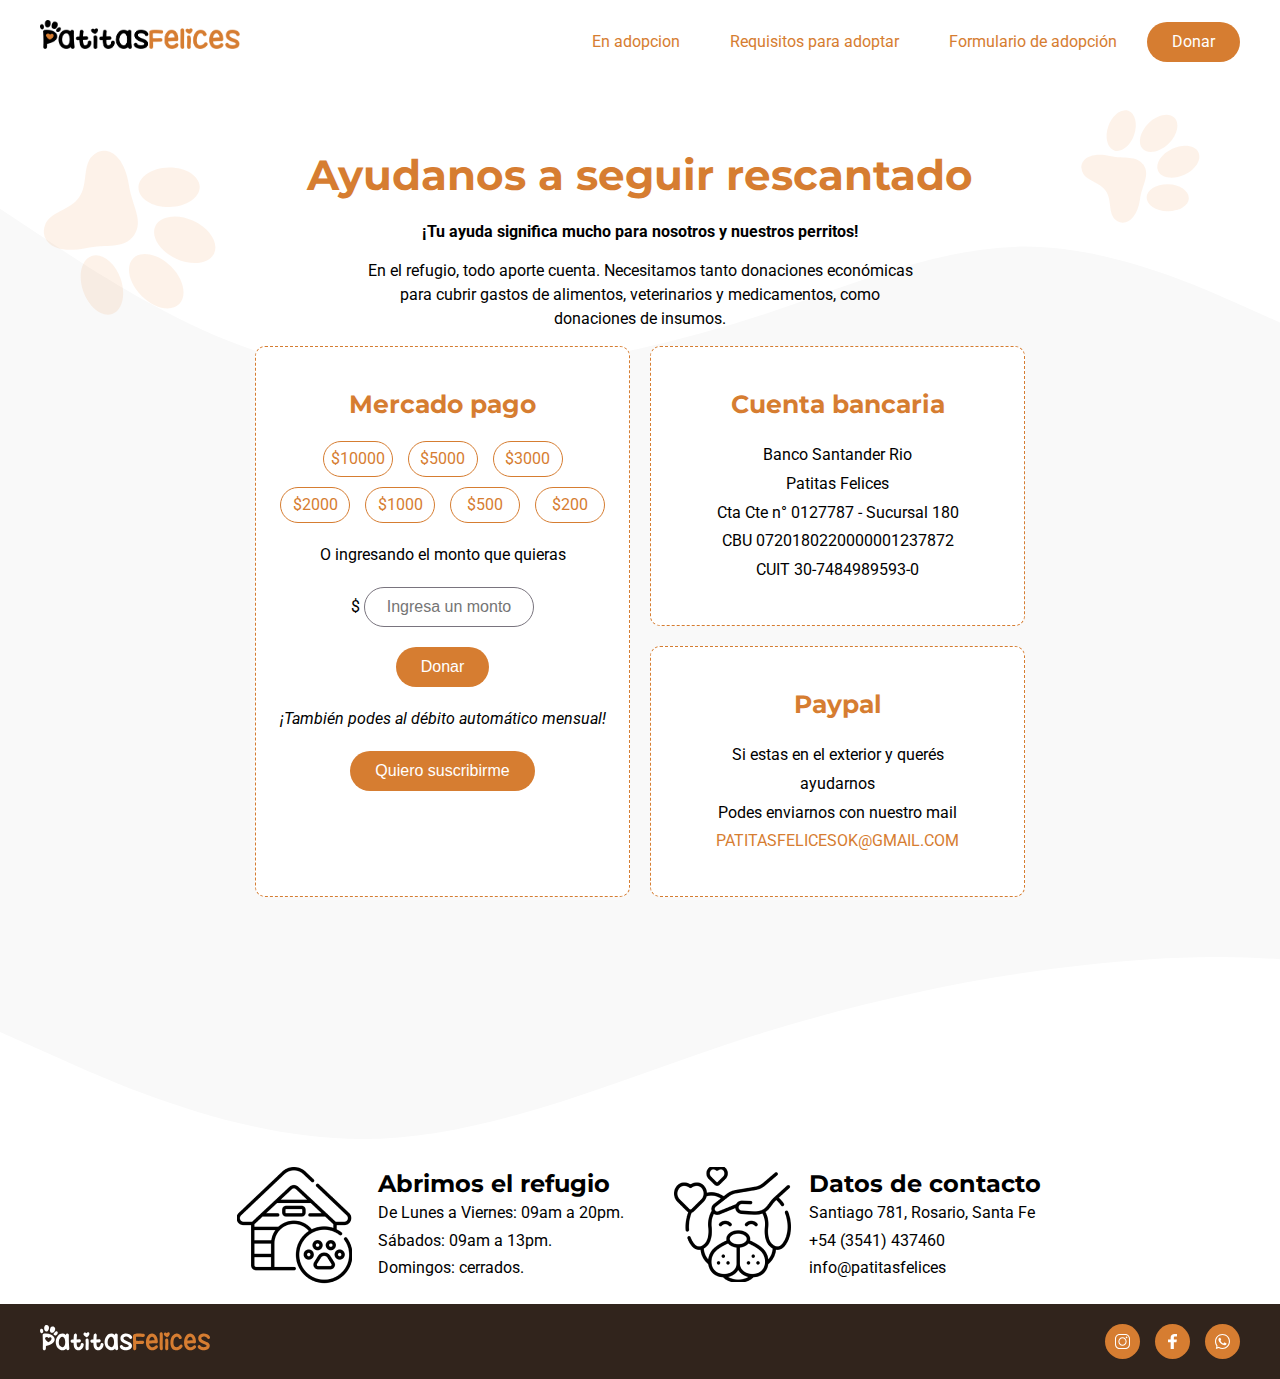
==== commit 5818abd6: "Agrego btn__light a base.css" ====
--- a/donar.html
+++ b/donar.html
@@ -46,15 +46,15 @@
                 <h3 class="metodo__nombre">Mercado pago</h3>
                 <div class="metodo__montos">
                     <div>
-                        <a href="#" class="btn_light">$10000</a>
-                        <a href="#" class="btn_light">$5000</a>
-                        <a href="#" class="btn_light">$3000</a>
+                        <a href="#" class="btn__light">$10000</a>
+                        <a href="#" class="btn__light">$5000</a>
+                        <a href="#" class="btn__light">$3000</a>
                     </div>
                     <div>
-                        <a href="#" class="btn_light">$2000</a>
-                        <a href="#" class="btn_light">$1000</a>
-                        <a href="#" class="btn_light">$500</a>
-                        <a href="#" class="btn_light">$200</a>
+                        <a href="#" class="btn__light">$2000</a>
+                        <a href="#" class="btn__light">$1000</a>
+                        <a href="#" class="btn__light">$500</a>
+                        <a href="#" class="btn__light">$200</a>
                     </div>
                     
                 </div>
--- a/assets/css/base.css
+++ b/assets/css/base.css
@@ -21,6 +21,7 @@
   --border-input: #79747e;
   --bg-i-select: #454b4f;
 
+
   /* fonts ***/
   --fuente-principal: "Montserrat", sans-serif;
   --fuente-secundaria: "Roboto", sans-serif;
@@ -67,8 +68,7 @@
 }
 
 ul,
-ol,
-li {
+ol {
   list-style: none;
   padding-left: 0;
 }
@@ -94,8 +94,6 @@
 .header__contenedor {
   width: 100%;
 }
-
-
 
 .header__contenedor .header__icono-nav {
   padding-right: 2rem;
@@ -253,6 +251,25 @@
   background-color: var(--primario-80);
 }
 
+.btn__light {
+    border-radius: 10rem;
+    padding: 0.5rem;
+    font-size: 1.6rem;
+    color: var(--primario);
+    border: var(--primario) solid 1px;
+    transition: background-color .3s;
+    width: 7rem;
+    text-align: center;
+    display: inline-block;
+}
+
+.btn__light:hover {
+    background-color: var(--primario-80);
+    color: var(--blanco);
+    box-shadow: 0px 1px 2px 0px rgba(0, 0, 0, 0.3), 
+    0px 1px 3px 1px rgba(0, 0, 0, 0.15);
+}
+
 .btn__text {
   padding: 1rem 2rem;
   border-radius: 10rem;
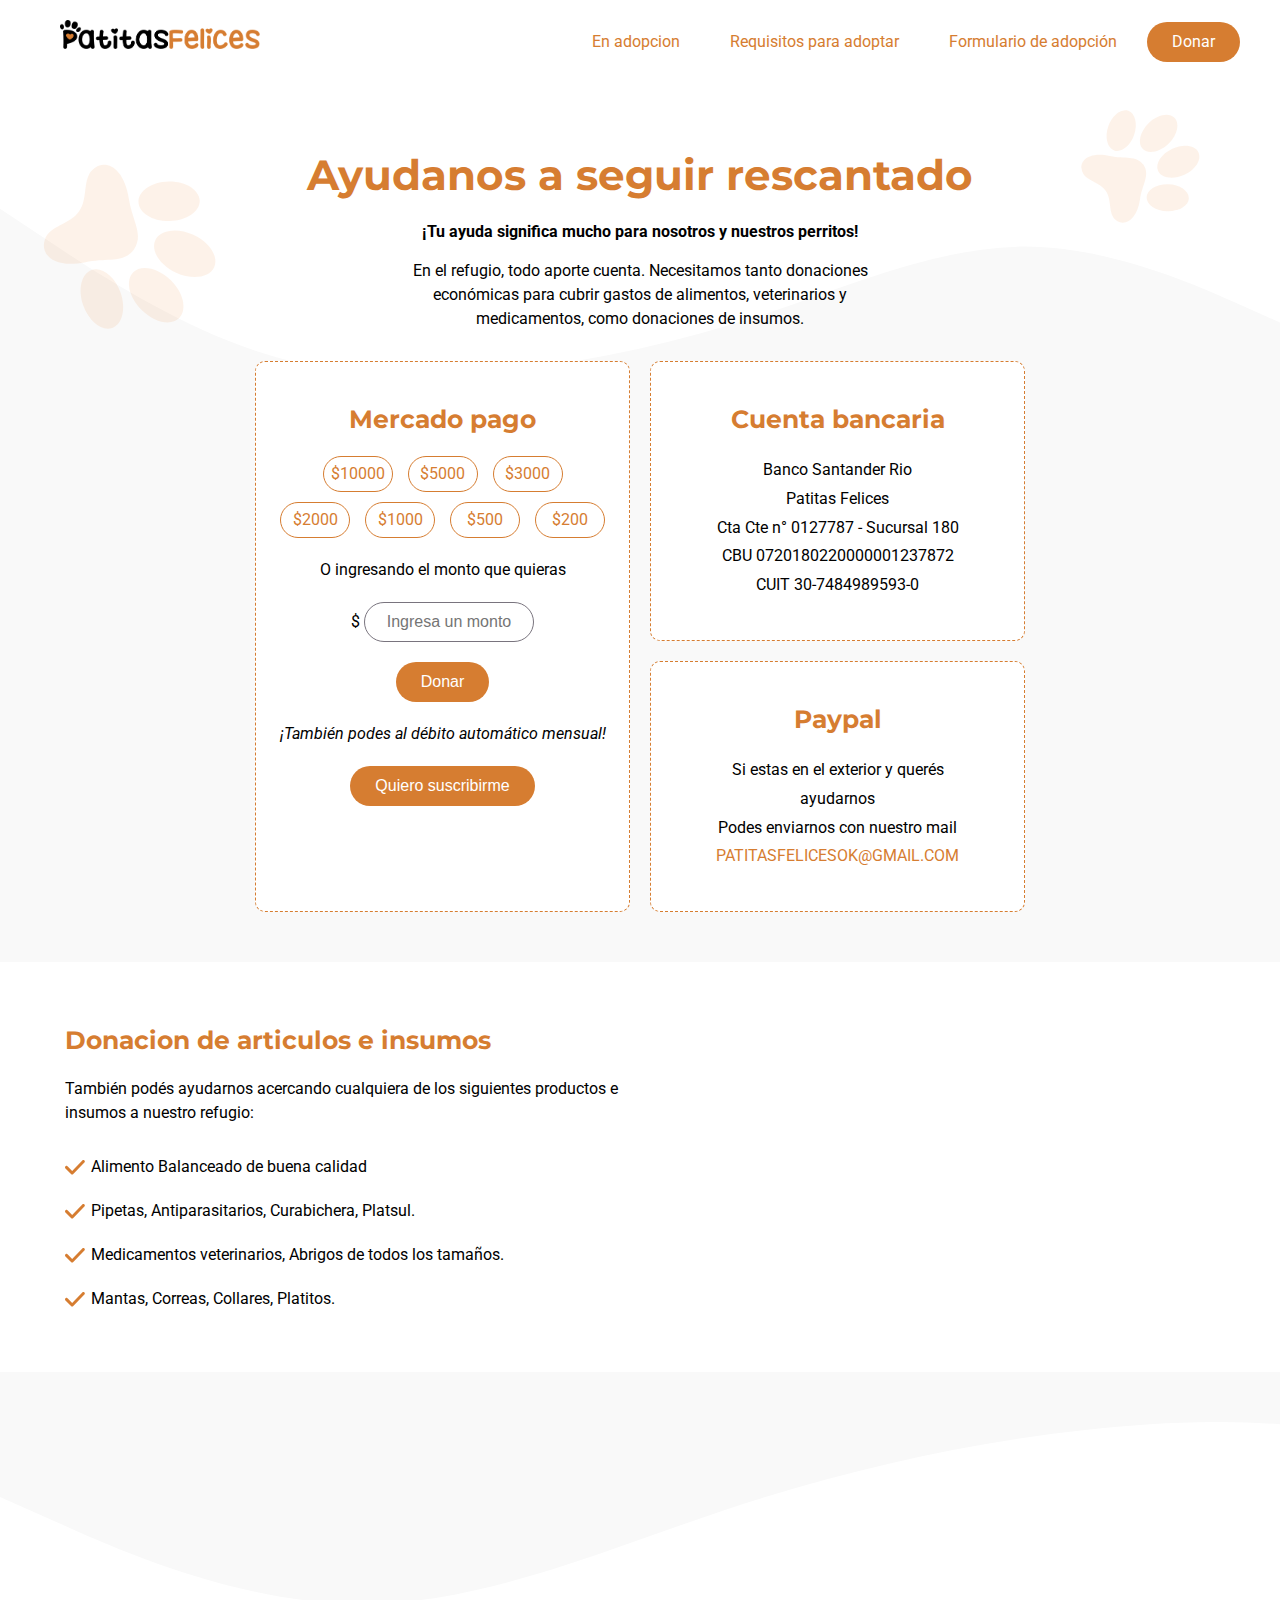
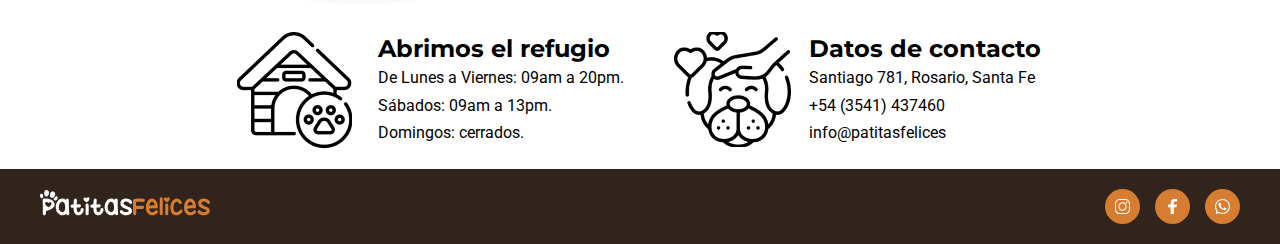
==== commit 49bdd1ce: "Finalizo pagina donar y ajustes en en-adopcion.css y mascotas.html" ====
--- a/donar.html
+++ b/donar.html
@@ -34,58 +34,81 @@
         </div>
     </header>
 
-    <main class="donar"> 
-        <h2 class="donar__heading">Ayudanos a seguir rescantado</h2>
-        <div class="donar__texto">
+    <main class="main"> 
+        <h2 class="main__heading">Ayudanos a seguir rescantado</h2>
+        <div class="main__texto">
             <strong>¡Tu ayuda significa mucho para nosotros y nuestros perritos!</strong>
             <p>En el refugio, todo aporte cuenta. Necesitamos tanto donaciones económicas para cubrir gastos de alimentos, veterinarios y medicamentos, como donaciones de insumos.</p>
         </div>
         
-        <div class="donar__grid">
-            <div class="metodo">
-                <h3 class="metodo__nombre">Mercado pago</h3>
-                <div class="metodo__montos">
+        <section class="donar-dinero">
+            <div class="donar-dinero__grid">
+                <div class="metodo">
+                    <h3 class="metodo__heading">Mercado pago</h3>
+                    <div class="metodo__montos">
+                        <div>
+                            <a href="#" class="btn__light">$10000</a>
+                            <a href="#" class="btn__light">$5000</a>
+                            <a href="#" class="btn__light">$3000</a>
+                        </div>
+                        <div>
+                            <a href="#" class="btn__light">$2000</a>
+                            <a href="#" class="btn__light">$1000</a>
+                            <a href="#" class="btn__light">$500</a>
+                            <a href="#" class="btn__light">$200</a>
+                        </div>
+                        
+                    </div>
+                    <p>O ingresando el monto que quieras</p>
                     <div>
-                        <a href="#" class="btn__light">$10000</a>
-                        <a href="#" class="btn__light">$5000</a>
-                        <a href="#" class="btn__light">$3000</a>
+                        <label for="monto">$</label>
+                        <input class="metodo__input" name="monto" id="monto"  type="number" placeholder="Ingresa un monto">
                     </div>
-                    <div>
-                        <a href="#" class="btn__light">$2000</a>
-                        <a href="#" class="btn__light">$1000</a>
-                        <a href="#" class="btn__light">$500</a>
-                        <a href="#" class="btn__light">$200</a>
+                    <button class="btn__primary">Donar</button>
+                    <em>¡También podes al débito automático mensual!</em>
+                    <button class="btn__primary">Quiero suscribirme</button>
+                </div>
+                <div class="metodo">
+                    <h3 class="metodo__heading">Cuenta bancaria</h3>
+                    <div class="metodo__texto">
+                        <p>Banco Santander Rio</p>
+                        <p>Patitas Felices</p>
+                        <p>Cta Cte n° 0127787 - Sucursal 180</p>
+                        <p>CBU 0720180220000001237872</p>
+                        <p>CUIT 30-7484989593-0</p>
                     </div>
-                    
                 </div>
-                <p>O ingresando el monto que quieras</p>
-                <div>
-                    <label for="monto">$</label>
-                    <input class="metodo__input" name="monto" id="monto"  type="number" placeholder="Ingresa un monto">
+                <div class="metodo">
+                    <h3 class="metodo__heading">Paypal</h3>
+                    <div class="metodo__texto">
+                        <p>Si estas en el exterior y querés ayudarnos</p>
+                        <p>Podes enviarnos con nuestro mail</p>
+                        <p>patitasfelicesok@gmail.com</p>
+                    </div>
                 </div>
-                <button class="btn__primary">Donar</button>
-                <em>¡También podes al débito automático mensual!</em>
-                <button class="btn__primary">Quiero suscribirme</button>
-            </div>
-            <div class="metodo">
-                <h3 class="metodo__nombre">Cuenta bancaria</h3>
-                <div class="metodo__texto">
-                    <p>Banco Santander Rio</p>
-                    <p>Patitas Felices</p>
-                    <p>Cta Cte n° 0127787 - Sucursal 180</p>
-                    <p>CBU 0720180220000001237872</p>
-                    <p>CUIT 30-7484989593-0</p>
+            </div> <!--Fin donar__grid-->   
+        </section>
+        
+        <section class="donar-articulos">
+            <div class="donar-articulos__flex">
+                <div class="donar-articulos__contenido">
+                    <h3 class="donar-articulos__heading">Donacion de articulos e insumos</h3>
+                    <p class= "donar-articulos__descripcion">También podés ayudarnos acercando cualquiera de los siguientes productos e insumos a nuestro refugio:</p>
+                    <ul class= "donar-articulos__lista">
+                        <li class= "donar-articulos__item">Alimento Balanceado de buena calidad</li>
+                        <li class= "donar-articulos__item">Pipetas, Antiparasitarios, Curabichera, Platsul.</li>
+                        <li class= "donar-articulos__item">Medicamentos veterinarios, Abrigos de todos los tamaños.</li>
+                        <li class= "donar-articulos__item">Mantas, Correas, Collares, Platitos.</li>
+                    </ul>
+                </div>
+
+                <div class="donar__mapa">
+                    <iframe src="https://www.google.com/maps/embed?pb=!1m18!1m12!1m3!1d3348.304338034963!2d-60.658382225012815!3d-32.9429734735948!2m3!1f0!2f0!3f0!3m2!1i1024!2i768!4f13.1!3m3!1m2!1s0x95b7ab413716ff7b%3A0x15069eb49fee7cae!2sSantiago%20781%2C%20S2000LFO%20Rosario%2C%20Santa%20Fe!5e0!3m2!1ses-419!2sar!4v1715735030056!5m2!1ses-419!2sar" width="600" height="450" style="border:0;" allowfullscreen="" loading="lazy" referrerpolicy="no-referrer-when-downgrade"></iframe>
                 </div>
             </div>
-            <div class="metodo">
-                <h3 class="metodo__nombre">Paypal</h3>
-                <div class="metodo__texto">
-                    <p>Si estas en el exterior y querés ayudarnos</p>
-                    <p>Podes enviarnos con nuestro mail</p>
-                    <p>patitasfelicesok@gmail.com</p>
-                </div>
-            </div>
-        </div> <!--Fin donar__grid-->   
+            
+        </section>
+
     </main>
 
     <footer class="footer"> 
--- a/assets/css/donar.css
+++ b/assets/css/donar.css
@@ -4,23 +4,6 @@
 
 /* Globales */
 
-[class*="contenedor"] {
-    padding: 0 2rem;
-}
-
-@media (min-width: 1024px) { 
-    [class*="contenedor"] {
-        padding: 0 4rem;
-    }
-}
-
-@media (min-width: 1968px) { 
-    [class*="contenedor"] {
-        max-width: 120rem;
-        margin: 0 auto;
-        width: 95%;
-    }
-}
 
 [class*="heading"] {
     font-size: 3rem;
@@ -30,7 +13,7 @@
 }
 
 @media (min-width: 768px) { 
-    [class*="heading"] {
+    h2[class*="heading"] {
         font-size: 4.2rem;
         line-height: 6rem;
     }
@@ -39,13 +22,10 @@
 /* ====== Header ====== */
 
 .header__contenedor > a:nth-child(1) {
-    padding-left: 0;
-}
-
-.header__contenedor img.header__icono-nav {
-    padding-right: 0;
-    width: 3rem;
-}
+    padding-left: 2rem;
+}
+
+
 
 @media (min-width: 1024px) { 
     .header__contenedor .navegacion__enlace--donar {
@@ -55,9 +35,9 @@
 
 /* ====== Main ====== */
 
-.donar {
+.main {
     z-index: 5;
-    padding: 1.5rem;
+    padding: 1.5rem 0;
     text-align: center;
     background-image: url(../img/huella.svg), url(../img/huella-invertida.svg);
     background-repeat: no-repeat;
@@ -66,48 +46,60 @@
 }
 
 @media (min-width: 665px) { 
-    .donar {
+    .main {
         background-size: initial;
     }
 }
 
 @media (min-width: 1024px) { 
-    .donar {
+    .main {
         background-position: 94% 0%, 2% 3%;
         padding: 5rem 0;
     }
 }
 
 @media (min-width: 1680px) { 
-    .donar {
+    .main {
         background-position: 85% 0%, 10% 6%;
     }
 }
 
 @media (min-width: 1920px) { 
-    .donar {
+    .main {
         background-position: 76% 0%, 20% 6%;
     }
 }
 
-.donar__texto {
+.main__heading {
+    padding: 0 1.5rem;
+}
+
+.main__texto {
     max-width: 54.9rem;
     margin: 1.5rem auto;
     display: flex;
     flex-direction: column;
     gap: 1.5rem;
-}
-
-.donar__grid {
+    padding: 0 1.5rem;
+}
+
+/* == Seccion donar dinero == */
+
+.donar-dinero{
+    padding: 1.5rem 1.5rem 5rem 1.5rem;
+}
+
+.donar-dinero__grid {
     width: 100%;
     display: flex;
     flex-direction: column;
     gap: 2rem;
-    margin: 1rem auto;
-}
-
-@media (min-width: 768px) { 
-    .donar__grid {
+    margin: 0 auto;
+
+}
+
+@media (min-width: 768px) { 
+    .donar-dinero__grid {
         display: grid;
         grid-template-columns: repeat(2, 1fr);
         max-width: 77rem;
@@ -184,11 +176,8 @@
     }
 }
 
-.metodo__nombre {
+.metodo__heading {
     font-size: 2.5rem;
-    color: var(--primario);
-    font-weight: 700;
-    font-family: var(--fuente-principal);
 }
 
 .metodo__montos {
@@ -232,5 +221,96 @@
 }
 
 
-
-
+/* == Seccion donar articulos == */
+
+.donar-articulos {
+    background-color: var(--blanco);
+    padding: 0 1.5rem;
+}
+
+.donar-articulos__flex {
+    max-width: 115rem;
+    padding: 5rem 0;
+    display: flex;
+    flex-direction: column;
+    justify-content: start;
+}
+
+@media (min-width: 768px) { 
+    .donar-articulos__flex {
+        width: 95%;
+        margin: 0 auto;
+        flex-direction: row;
+        align-items: center;
+    }
+}
+
+.donar-articulos__contenido {
+    padding-bottom: 3rem;
+    text-align: left;
+}
+
+@media (min-width: 768px) { 
+    .donar-articulos__contenido {
+        padding-bottom: 0;
+        padding-right: 2rem;
+        text-align: left;
+    }
+}
+
+.donar-articulos__heading {
+    font-size: 2.5rem;
+}
+
+.donar-articulos__descripcion {
+    max-width: 60rem;
+    padding: 2rem 0 3rem 0;
+}
+
+.donar-articulos__item {
+    background-image: url(../img/check-fill.svg);
+    background-repeat: no-repeat;
+    background-size: 2rem;
+    background-position: center left;
+    padding-left: 2.6rem;
+    margin-bottom: 1rem;
+}
+
+.donar-articulos__item:last-child {
+    margin-bottom: 0;
+}
+
+@media (min-width: 992px) { 
+    .donar-articulos__item {
+        margin-bottom: 2rem;
+    }
+}
+
+.donar__mapa {
+    width: 100%;
+    height: 20rem;
+    overflow: hidden;
+    border-radius: 1rem;
+}
+
+@media (min-width: 768px) { 
+    .donar__mapa {
+        width: 60%;
+        height: 30rem;
+    }
+}
+
+@media (min-width: 992px) { 
+    .donar__mapa {
+        margin-bottom: -8rem;
+        width: 55rem;
+        height: 39rem;
+    }
+}
+
+iframe {
+    width: 100%;
+    height: 100%;
+    object-fit: cover;
+}
+
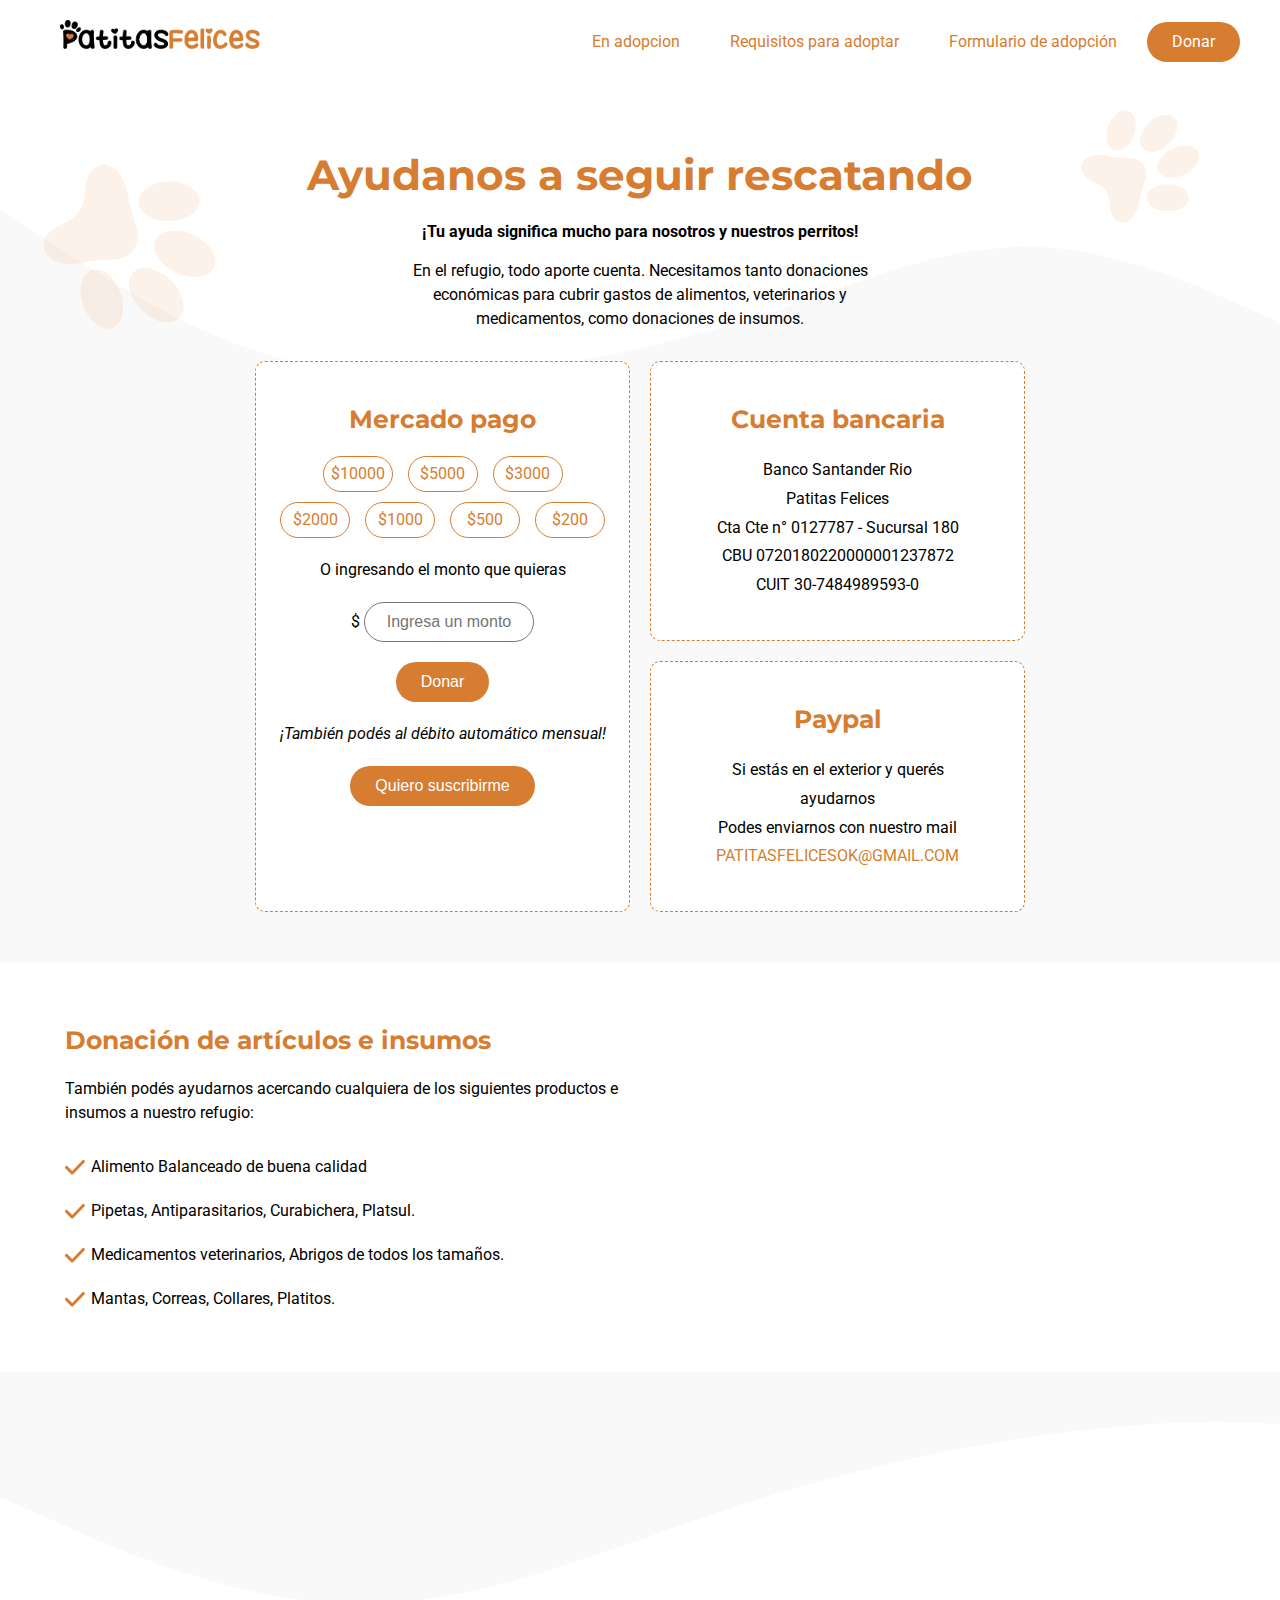
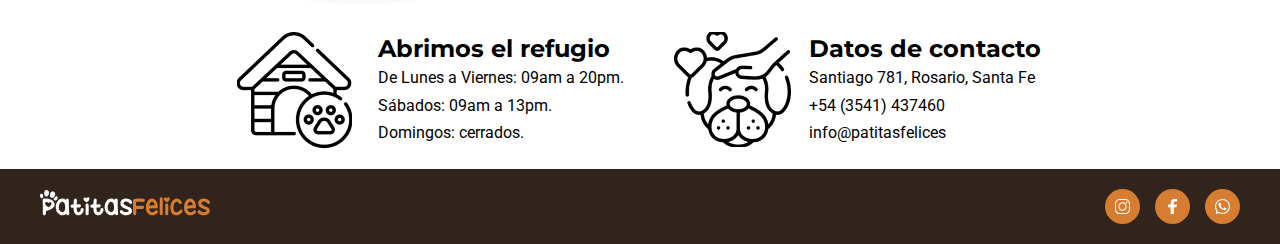
==== commit 619d6545: "Fix: Ortografía y detalles" ====
--- a/donar.html
+++ b/donar.html
@@ -7,8 +7,8 @@
     <meta name="robots" content="index follow">
     <title>Patitas Felices | Mascotas en adopcion</title>
     <link rel="stylesheet" href="./assets/css/donar.css">
-    <link rel="stylesheet" href="/assets/css/base.css">
-    
+    <link rel="stylesheet" href="./assets/css/base.css">
+
     <link rel="shortcut icon" href="./assets/img/favicon.ico" type="image/x-icon">
 </head>
 
@@ -16,7 +16,7 @@
     <header class="header">
         <div class="header__contenido">
             <div class="header__barra header__contenedor">
-                <a href="/">
+                <a href="./index.html">
                     <img class="header__logo" src="./assets/img/logo.png" alt="logo Patitas Felices">
                 </a>
 
@@ -28,19 +28,20 @@
                         <a class="btn__text" href="./requisitos.html">Requisitos para adoptar</a>
                         <a class="btn__text" href="./formulario.html">Formulario de adopción</a>
                         <a class="btn__primary activo" href="./donar.html">Donar</a>
-                    </div>  
+                    </div>
                 </nav>
             </div> <!--Fin header-barra-->
         </div>
     </header>
 
-    <main class="main"> 
-        <h2 class="main__heading">Ayudanos a seguir rescantado</h2>
+    <main class="main">
+        <h2 class="main__heading">Ayudanos a seguir rescatando</h2>
         <div class="main__texto">
             <strong>¡Tu ayuda significa mucho para nosotros y nuestros perritos!</strong>
-            <p>En el refugio, todo aporte cuenta. Necesitamos tanto donaciones económicas para cubrir gastos de alimentos, veterinarios y medicamentos, como donaciones de insumos.</p>
+            <p>En el refugio, todo aporte cuenta. Necesitamos tanto donaciones económicas para cubrir gastos de
+                alimentos, veterinarios y medicamentos, como donaciones de insumos.</p>
         </div>
-        
+
         <section class="donar-dinero">
             <div class="donar-dinero__grid">
                 <div class="metodo">
@@ -57,15 +58,16 @@
                             <a href="#" class="btn__light">$500</a>
                             <a href="#" class="btn__light">$200</a>
                         </div>
-                        
+
                     </div>
                     <p>O ingresando el monto que quieras</p>
                     <div>
                         <label for="monto">$</label>
-                        <input class="metodo__input" name="monto" id="monto"  type="number" placeholder="Ingresa un monto">
+                        <input class="metodo__input" name="monto" id="monto" type="number"
+                            placeholder="Ingresa un monto">
                     </div>
                     <button class="btn__primary">Donar</button>
-                    <em>¡También podes al débito automático mensual!</em>
+                    <em>¡También podés al débito automático mensual!</em>
                     <button class="btn__primary">Quiero suscribirme</button>
                 </div>
                 <div class="metodo">
@@ -81,37 +83,41 @@
                 <div class="metodo">
                     <h3 class="metodo__heading">Paypal</h3>
                     <div class="metodo__texto">
-                        <p>Si estas en el exterior y querés ayudarnos</p>
+                        <p>Si estás en el exterior y querés ayudarnos</p>
                         <p>Podes enviarnos con nuestro mail</p>
                         <p>patitasfelicesok@gmail.com</p>
                     </div>
                 </div>
-            </div> <!--Fin donar__grid-->   
+            </div> <!--Fin donar__grid-->
         </section>
-        
+
         <section class="donar-articulos">
             <div class="donar-articulos__flex">
                 <div class="donar-articulos__contenido">
-                    <h3 class="donar-articulos__heading">Donacion de articulos e insumos</h3>
-                    <p class= "donar-articulos__descripcion">También podés ayudarnos acercando cualquiera de los siguientes productos e insumos a nuestro refugio:</p>
-                    <ul class= "donar-articulos__lista">
-                        <li class= "donar-articulos__item">Alimento Balanceado de buena calidad</li>
-                        <li class= "donar-articulos__item">Pipetas, Antiparasitarios, Curabichera, Platsul.</li>
-                        <li class= "donar-articulos__item">Medicamentos veterinarios, Abrigos de todos los tamaños.</li>
-                        <li class= "donar-articulos__item">Mantas, Correas, Collares, Platitos.</li>
+                    <h3 class="donar-articulos__heading">Donación de artículos e insumos</h3>
+                    <p class="donar-articulos__descripcion">También podés ayudarnos acercando cualquiera de los
+                        siguientes productos e insumos a nuestro refugio:</p>
+                    <ul class="donar-articulos__lista">
+                        <li class="donar-articulos__item">Alimento Balanceado de buena calidad</li>
+                        <li class="donar-articulos__item">Pipetas, Antiparasitarios, Curabichera, Platsul.</li>
+                        <li class="donar-articulos__item">Medicamentos veterinarios, Abrigos de todos los tamaños.</li>
+                        <li class="donar-articulos__item">Mantas, Correas, Collares, Platitos.</li>
                     </ul>
                 </div>
 
                 <div class="donar__mapa">
-                    <iframe src="https://www.google.com/maps/embed?pb=!1m18!1m12!1m3!1d3348.304338034963!2d-60.658382225012815!3d-32.9429734735948!2m3!1f0!2f0!3f0!3m2!1i1024!2i768!4f13.1!3m3!1m2!1s0x95b7ab413716ff7b%3A0x15069eb49fee7cae!2sSantiago%20781%2C%20S2000LFO%20Rosario%2C%20Santa%20Fe!5e0!3m2!1ses-419!2sar!4v1715735030056!5m2!1ses-419!2sar" width="600" height="450" style="border:0;" allowfullscreen="" loading="lazy" referrerpolicy="no-referrer-when-downgrade"></iframe>
+                    <iframe
+                        src="https://www.google.com/maps/embed?pb=!1m18!1m12!1m3!1d3348.304338034963!2d-60.658382225012815!3d-32.9429734735948!2m3!1f0!2f0!3f0!3m2!1i1024!2i768!4f13.1!3m3!1m2!1s0x95b7ab413716ff7b%3A0x15069eb49fee7cae!2sSantiago%20781%2C%20S2000LFO%20Rosario%2C%20Santa%20Fe!5e0!3m2!1ses-419!2sar!4v1715735030056!5m2!1ses-419!2sar"
+                        width="600" height="450" style="border:0;" allowfullscreen="" loading="lazy"
+                        referrerpolicy="no-referrer-when-downgrade"></iframe>
                 </div>
             </div>
-            
+
         </section>
 
     </main>
 
-    <footer class="footer"> 
+    <footer class="footer">
         <div class="footer__contenedor footer__grid">
             <div class="footer__box">
                 <img src="./assets/img/pet-house.png" alt="Cucha de perrito">
@@ -130,27 +136,25 @@
         </div>
         <div class="footer__barra">
             <div class="footer__flex">
-                <a href="/" class="footer__logo">
-                    <img src="/assets/img/logo-footer.svg" alt="Logo Patitas Felices">
+                <a href="./index.html" class="footer__logo">
+                    <img src="./assets/img/logo-footer.svg" alt="Logo Patitas Felices">
                 </a>
                 <div class="footer__redes">
                     <a href="#">
-                        <img src="/assets/img/instagram.svg" alt="Icono instagram">
+                        <img src="./assets/img/instagram.svg" alt="Icono instagram">
                     </a>
                     <a href="#">
-                        <img src="/assets/img/facebook.svg" alt="Icono facebook">
+                        <img src="./assets/img/facebook.svg" alt="Icono facebook">
                     </a>
                     <a href="#">
-                        <img src="/assets/img/whatsapp.svg" alt="Icono whatsapp">
+                        <img src="./assets/img/whatsapp.svg" alt="Icono whatsapp">
                     </a>
                 </div>
             </div>
         </div>
-        
+
     </footer>
-
-    <script src="./assets/js/script.js"></script>
     <script src="./assets/js/menu-mobile.js"></script>
 </body>
 
-</html>
+</html>--- a/assets/css/donar.css
+++ b/assets/css/donar.css
@@ -26,8 +26,11 @@
 }
 
 
-
 @media (min-width: 1024px) { 
+    .header__contenedor > a:nth-child(1) {
+        padding-left: 0;
+    }
+
     .header__contenedor .navegacion__enlace--donar {
         padding: 0.7rem 2.5rem;
     }
--- a/assets/css/base.css
+++ b/assets/css/base.css
@@ -21,6 +21,10 @@
   --border-input: #79747e;
   --bg-i-select: #454b4f;
 
+  --error: #d43f2e;
+  --error-light: #fde6e3;
+  --success: #0f8651;
+  --success-light: #dafeed;
 
   /* fonts ***/
   --fuente-principal: "Montserrat", sans-serif;
@@ -94,6 +98,10 @@
 .header__contenedor {
   width: 100%;
 }
+
+.header__contenedor > a:nth-child(1) {
+  padding-left: 2rem;
+} 
 
 .header__contenedor .header__icono-nav {
   padding-right: 2rem;
